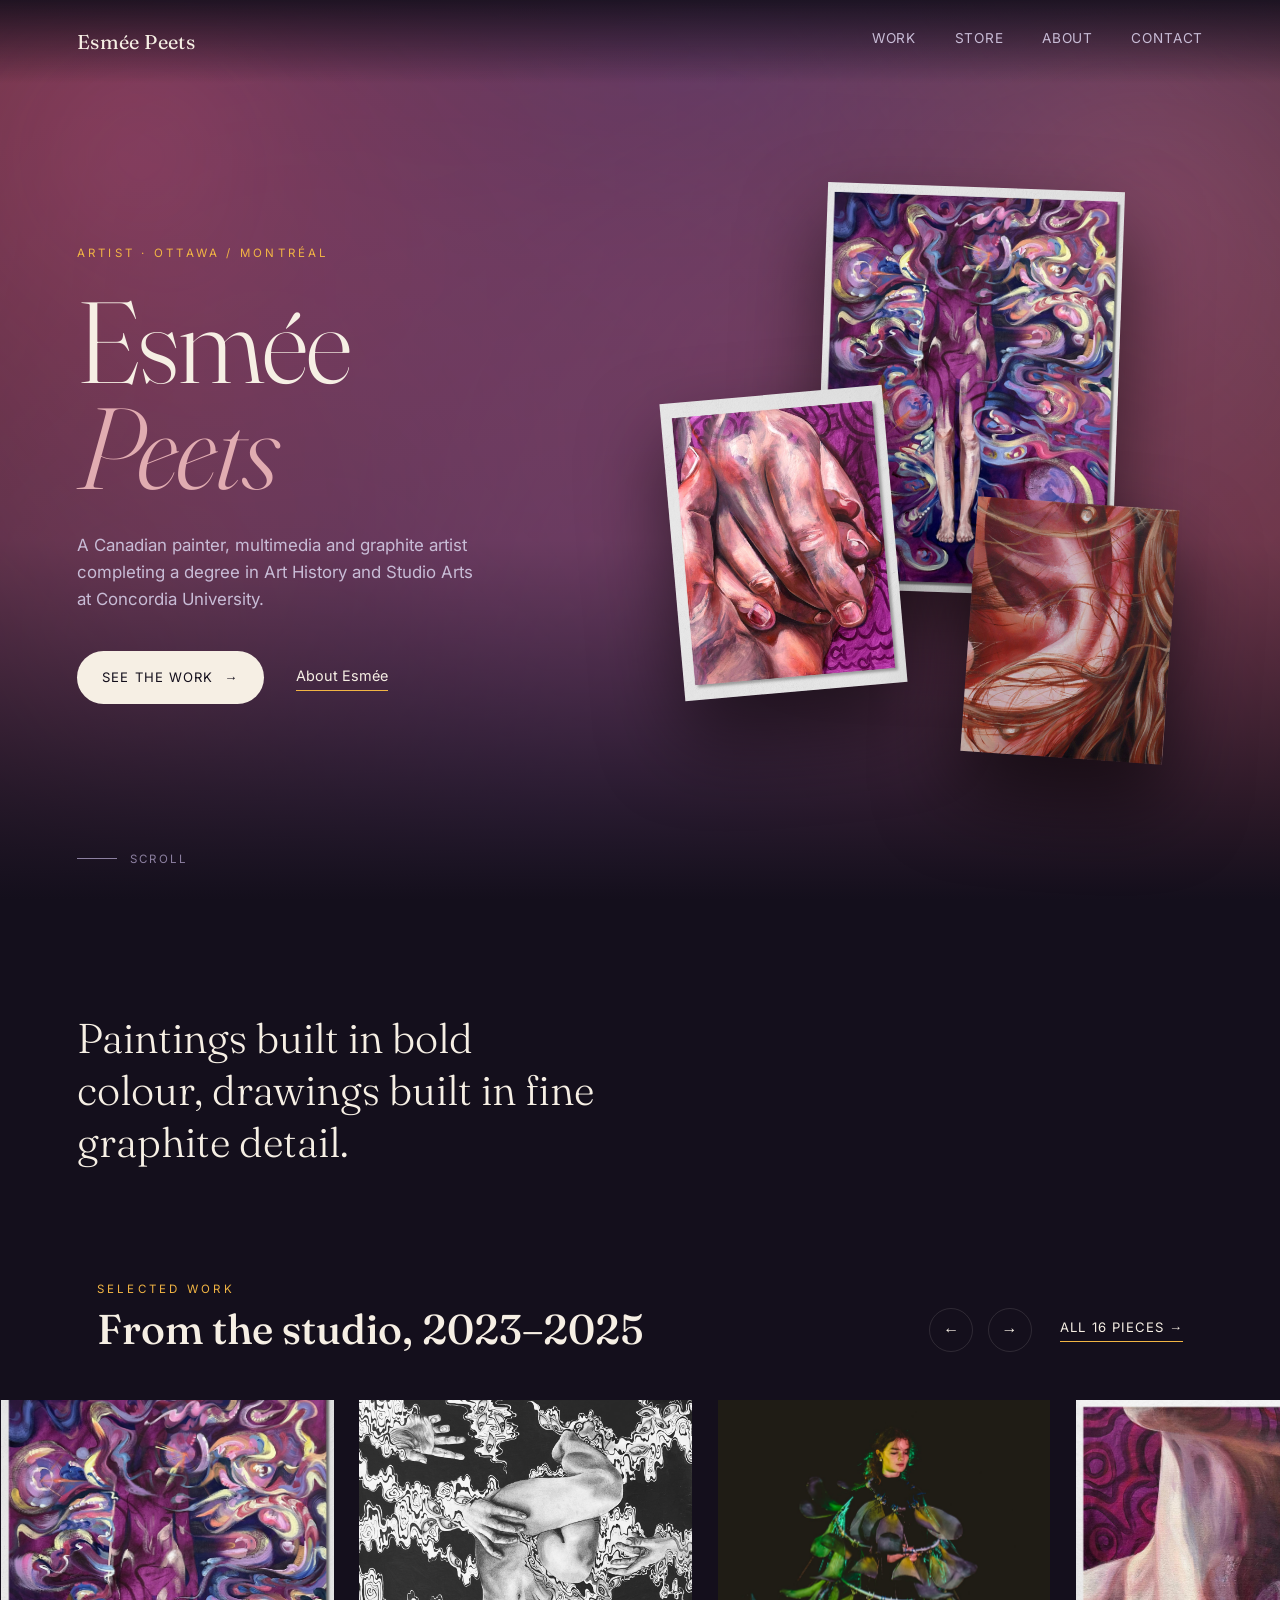
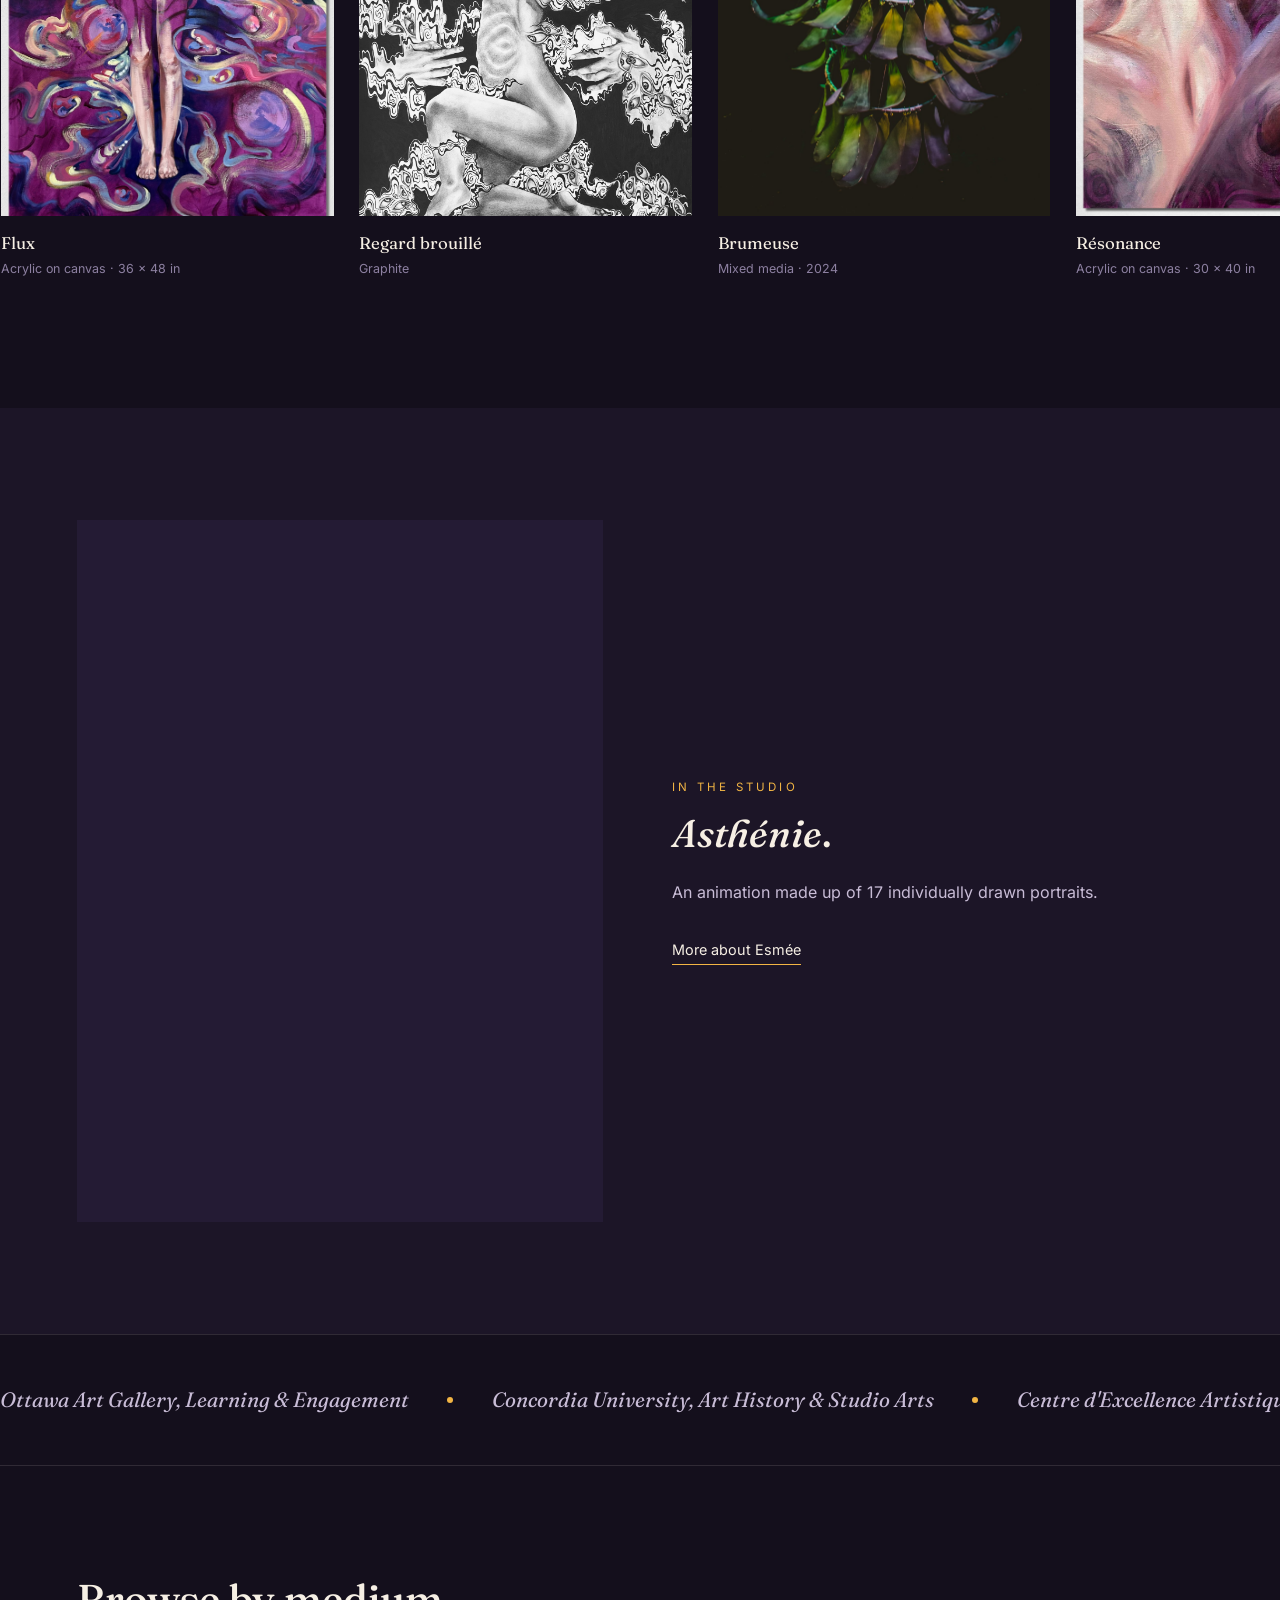
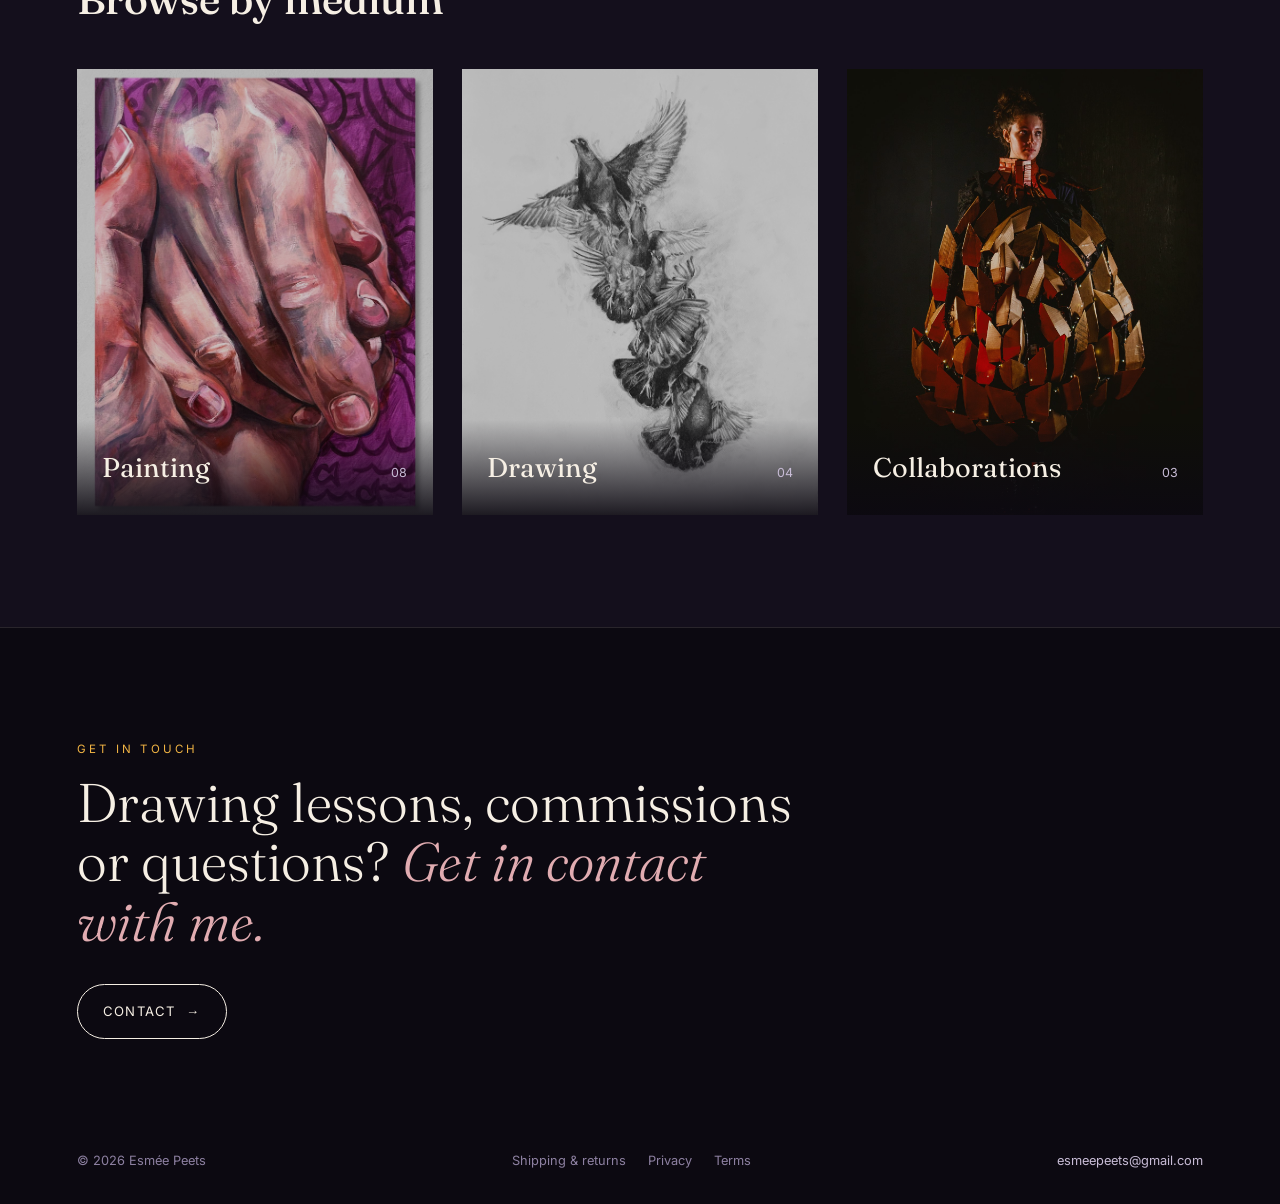
==== index.html @ ef52b16f "Add 404, cart, checkout, thank-you and draft policy pages Cart and checkout run on the existing loca" ====
<!DOCTYPE html>
<html lang="en">
<head>
<meta charset="utf-8">
<meta name="viewport" content="width=device-width, initial-scale=1">
<title>Esmée Peets · Artist</title>
<meta name="description" content="Esmée Peets is a visual artist in Ottawa/Montréal working in painting, graphite drawing, and collaborative wearable sculpture. Studying Art History and Studio Arts at Concordia University.">
<link rel="canonical" href="https://esmeepeets.com/">
<meta property="og:type" content="website">
<meta property="og:site_name" content="Esmée Peets">
<meta property="og:title" content="Esmée Peets · Artist">
<meta property="og:description" content="Esmée Peets is a visual artist in Ottawa/Montréal working in painting, graphite drawing, and collaborative wearable sculpture. Studying Art History and Studio Arts at Concordia University.">
<meta property="og:url" content="https://esmeepeets.com/">
<meta property="og:image" content="https://esmeepeets.com/assets/img/esmee-portrait.jpg">
<meta name="twitter:card" content="summary_large_image">
<meta name="twitter:title" content="Esmée Peets · Artist">
<meta name="twitter:description" content="Esmée Peets is a visual artist in Ottawa/Montréal working in painting, graphite drawing, and collaborative wearable sculpture. Studying Art History and Studio Arts at Concordia University.">
<meta name="twitter:image" content="https://esmeepeets.com/assets/img/esmee-portrait.jpg">
<link rel="icon" href="/favicon.ico" sizes="any">
<link rel="icon" href="/favicon-32x32.png" type="image/png" sizes="32x32">
<link rel="icon" href="/favicon-16x16.png" type="image/png" sizes="16x16">
<link rel="apple-touch-icon" href="/apple-touch-icon.png">
<link rel="preload" href="/assets/fonts/Fraunces-normal-latin.woff2" as="font" type="font/woff2" crossorigin>
<link rel="preload" href="/assets/fonts/Inter-normal-latin.woff2" as="font" type="font/woff2" crossorigin>
<link rel="stylesheet" href="/assets/site.css">
<script>try{if(sessionStorage.getItem('ep-curtain'))document.documentElement.classList.add('ep-arrive')}catch(e){}</script>
<script defer src="/assets/site.js" data-page="home"></script>
<script defer src="/_vercel/insights/script.js"></script>
<script type="application/ld+json">{"@context": "https://schema.org", "@type": "Person", "name": "Esmée Peets", "jobTitle": "Visual Artist", "nationality": "Canadian", "url": "https://esmeepeets.com/", "image": "https://esmeepeets.com/assets/img/esmee-portrait.jpg", "email": "mailto:esmeepeets@gmail.com", "alumniOf": {"@type": "CollegeOrUniversity", "name": "Concordia University"}, "knowsAbout": ["Painting", "Graphite Drawing", "Multimedia Art"]}</script>
</head>
<body>
<div id="dc-root"><div class="sc-host"><div data-ref="root" style="min-height:100vh; background:var(--bg); color:var(--ink); font-family:var(--sans); font-size:var(--fs-body); line-height:var(--lh-body); position:relative; overflow-x:clip">

  <header style="position:fixed; top:0; left:0; right:0; z-index:var(--z-header); display:flex; align-items:center; justify-content:space-between; gap:var(--space-lg); padding:var(--header-y) var(--gutter); background:linear-gradient(to bottom, rgba(20,15,28,.88), rgba(20,15,28,0))">
    <a href="/" data-go="home" data-cursor="Home" style="font-family:var(--serif); font-size:var(--fs-wordmark); letter-spacing:var(--tr-wordmark); font-weight:var(--fw-regular); color:var(--ink)">Esmée Peets</a>
    <nav style="display:flex; gap:clamp(1rem,3vw,2.4rem); font-size:var(--fs-nav); letter-spacing:var(--tr-nav); text-transform:uppercase">
      
        
        
          <a class="scp0" href="/work/" data-go="work" style="color:var(--ink-dim); padding-bottom:4px; border-bottom:1px solid transparent; transition:color var(--dur-hover) var(--ease)"><span class="sc-interp">Work</span></a>
        
      
        
        
          <a class="scp0" href="/store/" data-go="store" style="color:var(--ink-dim); padding-bottom:4px; border-bottom:1px solid transparent; transition:color var(--dur-hover) var(--ease)"><span class="sc-interp">Store</span></a>
        
      
        
        
          <a class="scp0" href="/about/" data-go="about" style="color:var(--ink-dim); padding-bottom:4px; border-bottom:1px solid transparent; transition:color var(--dur-hover) var(--ease)"><span class="sc-interp">About</span></a>
        
      
        
        
          <a class="scp0" href="/contact/" data-go="contact" style="color:var(--ink-dim); padding-bottom:4px; border-bottom:1px solid transparent; transition:color var(--dur-hover) var(--ease)"><span class="sc-interp">Contact</span></a>
        
      
    </nav>
  </header>

  
  
    <main data-screen-label="Home">
      <section style="position:relative; min-height:100vh; overflow:hidden; display:flex; align-items:center; padding:8rem var(--gutter) 5rem">
        <div style="position: absolute; inset: 0px; overflow: hidden; pointer-events: none;"><div style="position: absolute; inset: -15%; background: var(--grad-sig-1),var(--grad-sig-2),var(--grad-sig-3),var(--grad-sig-4); filter: blur(30px); animation: ep-mesh-drift var(--dur-mesh) ease-in-out infinite alternate;"></div><div style="position: absolute; inset: -15%; background: var(--grad-sig-1),var(--grad-sig-2),var(--grad-sig-3),var(--grad-sig-4); opacity: 0.5; transform: rotate(180deg); filter: blur(40px); animation: ep-mesh-drift calc(var(--dur-mesh) * 1.4) ease-in-out infinite alternate-reverse;"></div><div style="position: absolute; inset: 0px; background: linear-gradient(to bottom, rgba(20,15,28,.1), rgba(20,15,28,.2) 60%, var(--bg));"></div></div>
        <div style="position:relative; width:100%; max-width:var(--max-w); margin:0 auto; display:grid; grid-template-columns:repeat(auto-fit, minmax(min(100%, 420px), 1fr)); gap:var(--split-gap); align-items:center">
          <div data-reveal="1">
            <div style="font-size:var(--fs-eyebrow); letter-spacing:var(--tr-eyebrow); text-transform:uppercase; color:var(--gold)">Artist · Ottawa / Montréal</div>
            <h1 style="margin:var(--space-lg) 0 0; font-family:var(--serif); font-weight:var(--fw-light); font-size:var(--fs-hero); line-height:.92; letter-spacing:-0.02em">Esmée<br><em style="font-weight:var(--fw-light); color:var(--rose-dust)">Peets</em></h1>
            <p style="margin:var(--space-xl) 0 0; max-width:36ch; font-size:var(--fs-lead); color:var(--ink-dim); text-wrap:pretty">A Canadian painter, multimedia and graphite artist completing a degree in Art History and Studio Arts at Concordia University.</p>
            <div style="display:flex; flex-wrap:wrap; align-items:center; gap:var(--space-xl); margin-top:var(--space-2xl)">
              <a class="scp1" href="/work/" data-go="work" data-cursor="Browse" style="display:inline-flex; align-items:center; gap:.7rem; padding:1rem 1.6rem; border-radius:var(--radius-pill); background:var(--ink); color:var(--bg); font-size:var(--fs-btn); letter-spacing:var(--tr-btn); text-transform:uppercase; transition:background var(--dur-hover) var(--ease)">See the work <span>→</span></a>
              <a href="/about/" data-go="about" data-cursor="Read" style="font-size:var(--fs-small); color:var(--ink); padding-bottom:3px; border-bottom:1px solid var(--gold)">About Esmée</a>
            </div>
          </div>
          <div data-ref="collage" style="position:relative; width:100%; aspect-ratio:1/1.08; max-width:560px; justify-self:center">
            <div data-reveal="1" data-delay=".15" style="position:absolute; left:28%; top:0; width:56%">
              <div data-depth="0.6" style="transition:transform .6s var(--ease)">
                <img src="/assets/img/flux.jpg" alt="Flux" data-action="open" data-value="flux" data-cursor="View" style="display:block; width:100%; transform:rotate(2deg); box-shadow:0 40px 80px rgba(0,0,0,.55)">
              </div>
            </div>
            <div data-reveal="1" data-delay=".3" style="position:absolute; left:0; top:36%; width:42%">
              <div data-depth="1.3" style="transition:transform .6s var(--ease)">
                <img src="/assets/img/etreinte.jpg" alt="Étreinte" data-action="open" data-value="etreinte" data-cursor="View" style="display:block; width:100%; transform:rotate(-5deg); box-shadow:0 40px 80px rgba(0,0,0,.55)">
              </div>
            </div>
            <div data-reveal="1" data-delay=".45" style="position:absolute; left:56%; top:55%; width:38%">
              <div data-depth="2" style="transition:transform .6s var(--ease)">
                <img src="/assets/img/jecoute.jpg" alt="J&#x27;écoute" data-action="open" data-value="jecoute" data-cursor="View" style="display:block; width:100%; transform:rotate(4deg); box-shadow:0 40px 80px rgba(0,0,0,.6)">
              </div>
            </div>
          </div>
        </div>
        <div style="position:absolute; left:var(--gutter); bottom:2rem; display:flex; align-items:center; gap:.8rem; font-size:var(--fs-eyebrow); letter-spacing:var(--tr-cue); text-transform:uppercase; color:var(--ink-faint)">
          <span style="width:40px; height:1px; background:var(--ink-faint)"></span>Scroll
        </div>
      </section>

      <section style="padding:var(--section-y) var(--gutter)">
        <p data-reveal="1" style="max-width:var(--max-w); margin:0 auto; font-family:var(--serif); font-weight:var(--fw-light); font-size:var(--fs-statement); line-height:1.25; max-width:24ch; margin-left:max(0px, calc((100% - var(--max-w)) / 2)); text-wrap:pretty">Paintings built in bold colour, drawings built in fine graphite detail.</p>
      </section>

      <section style="padding:0 0 var(--section-y)">
        <div data-reveal="1" style="max-width:var(--max-w); margin:0 auto; padding:0 var(--gutter); display:flex; flex-wrap:wrap; align-items:end; justify-content:space-between; gap:var(--space-lg)">
          <div>
            <div style="font-size:var(--fs-eyebrow); letter-spacing:var(--tr-eyebrow); text-transform:uppercase; color:var(--gold)">Selected work</div>
            <h2 style="margin:var(--space-xs) 0 0; font-family:var(--serif); font-weight:var(--fw-heading); font-size:var(--fs-h2); line-height:var(--lh-heading)">From the studio, 2023–2025</h2>
          </div>
          <div style="display:flex; align-items:center; gap:var(--space-sm)">
            <button class="scp2" data-action="stripPrev" aria-label="Previous" style="width:var(--hit-round); height:var(--hit-round); border-radius:50%; border:1px solid var(--line); background:transparent; transition:background var(--dur-hover) var(--ease)">←</button>
            <button class="scp2" data-action="stripNext" aria-label="Next" style="width:var(--hit-round); height:var(--hit-round); border-radius:50%; border:1px solid var(--line); background:transparent; transition:background var(--dur-hover) var(--ease)">→</button>
            <a href="/work/" data-go="work" data-cursor="Browse" style="margin-left:var(--space-sm); font-size:var(--fs-btn); letter-spacing:var(--tr-btn); text-transform:uppercase; padding-bottom:3px; border-bottom:1px solid var(--gold)">All 16 pieces →</a>
          </div>
        </div>
        <div data-ref="strip" style="display:flex; gap:var(--strip-gap); overflow-x:auto; scroll-snap-type:x mandatory; padding:var(--space-3xl) var(--gutter) var(--space-md); scrollbar-width:none">
          
            <figure data-reveal="1" style="flex:0 0 clamp(240px, 26vw, 340px); margin:0; scroll-snap-align:start">
              <div style="aspect-ratio:var(--ratio-art); overflow:hidden; background:var(--surface)">
                <img class="scp3" src="/assets/img/flux.jpg" alt="Flux" data-action="open" data-value="flux" data-cursor="View" style="display:block; width:100%; height:100%; object-fit:cover; transition:transform 1.2s var(--ease)">
              </div>
              <figcaption style="margin-top:var(--space-sm)">
                <div style="font-family:var(--serif); font-size:var(--fs-work-title)"><span class="sc-interp">Flux</span></div>
                <div style="font-size:var(--fs-meta); color:var(--text-meta); margin-top:2px"><span class="sc-interp">Acrylic on canvas · 36 x 48 in</span></div>
              </figcaption>
            </figure>
          
            <figure data-reveal="1" style="flex:0 0 clamp(240px, 26vw, 340px); margin:0; scroll-snap-align:start">
              <div style="aspect-ratio:var(--ratio-art); overflow:hidden; background:var(--surface)">
                <img class="scp3" src="/assets/img/regard-brouille.jpg" alt="Regard brouillé" data-action="open" data-value="regard-brouille" data-cursor="View" style="display:block; width:100%; height:100%; object-fit:cover; transition:transform 1.2s var(--ease)">
              </div>
              <figcaption style="margin-top:var(--space-sm)">
                <div style="font-family:var(--serif); font-size:var(--fs-work-title)"><span class="sc-interp">Regard brouillé</span></div>
                <div style="font-size:var(--fs-meta); color:var(--text-meta); margin-top:2px"><span class="sc-interp">Graphite</span></div>
              </figcaption>
            </figure>
          
            <figure data-reveal="1" style="flex:0 0 clamp(240px, 26vw, 340px); margin:0; scroll-snap-align:start">
              <div style="aspect-ratio:var(--ratio-art); overflow:hidden; background:var(--surface)">
                <img class="scp3" src="/assets/img/brumeuse.jpg" alt="Brumeuse" data-action="open" data-value="brumeuse" data-cursor="View" style="display:block; width:100%; height:100%; object-fit:cover; transition:transform 1.2s var(--ease)">
              </div>
              <figcaption style="margin-top:var(--space-sm)">
                <div style="font-family:var(--serif); font-size:var(--fs-work-title)"><span class="sc-interp">Brumeuse</span></div>
                <div style="font-size:var(--fs-meta); color:var(--text-meta); margin-top:2px"><span class="sc-interp">Mixed media · 2024</span></div>
              </figcaption>
            </figure>
          
            <figure data-reveal="1" style="flex:0 0 clamp(240px, 26vw, 340px); margin:0; scroll-snap-align:start">
              <div style="aspect-ratio:var(--ratio-art); overflow:hidden; background:var(--surface)">
                <img class="scp3" src="/assets/img/resonance.jpg" alt="Résonance" data-action="open" data-value="resonance" data-cursor="View" style="display:block; width:100%; height:100%; object-fit:cover; transition:transform 1.2s var(--ease)">
              </div>
              <figcaption style="margin-top:var(--space-sm)">
                <div style="font-family:var(--serif); font-size:var(--fs-work-title)"><span class="sc-interp">Résonance</span></div>
                <div style="font-size:var(--fs-meta); color:var(--text-meta); margin-top:2px"><span class="sc-interp">Acrylic on canvas · 30 x 40 in</span></div>
              </figcaption>
            </figure>
          
            <figure data-reveal="1" style="flex:0 0 clamp(240px, 26vw, 340px); margin:0; scroll-snap-align:start">
              <div style="aspect-ratio:var(--ratio-art); overflow:hidden; background:var(--surface)">
                <img class="scp3" src="/assets/img/still-life.jpg" alt="Still Life" data-action="open" data-value="still-life" data-cursor="View" style="display:block; width:100%; height:100%; object-fit:cover; transition:transform 1.2s var(--ease)">
              </div>
              <figcaption style="margin-top:var(--space-sm)">
                <div style="font-family:var(--serif); font-size:var(--fs-work-title)"><span class="sc-interp">Still Life</span></div>
                <div style="font-size:var(--fs-meta); color:var(--text-meta); margin-top:2px"><span class="sc-interp">Mixed media · 2025</span></div>
              </figcaption>
            </figure>
          
            <figure data-reveal="1" style="flex:0 0 clamp(240px, 26vw, 340px); margin:0; scroll-snap-align:start">
              <div style="aspect-ratio:var(--ratio-art); overflow:hidden; background:var(--surface)">
                <img class="scp3" src="/assets/img/pigeon.jpg" alt="Pigeon" data-action="open" data-value="pigeon" data-cursor="View" style="display:block; width:100%; height:100%; object-fit:cover; transition:transform 1.2s var(--ease)">
              </div>
              <figcaption style="margin-top:var(--space-sm)">
                <div style="font-family:var(--serif); font-size:var(--fs-work-title)"><span class="sc-interp">Pigeon</span></div>
                <div style="font-size:var(--fs-meta); color:var(--text-meta); margin-top:2px"><span class="sc-interp">Graphite · 2025</span></div>
              </figcaption>
            </figure>
          
            <figure data-reveal="1" style="flex:0 0 clamp(240px, 26vw, 340px); margin:0; scroll-snap-align:start">
              <div style="aspect-ratio:var(--ratio-art); overflow:hidden; background:var(--surface)">
                <img class="scp3" src="/assets/img/gloutonne.jpg" alt="Gloutonne" data-action="open" data-value="gloutonne" data-cursor="View" style="display:block; width:100%; height:100%; object-fit:cover; transition:transform 1.2s var(--ease)">
              </div>
              <figcaption style="margin-top:var(--space-sm)">
                <div style="font-family:var(--serif); font-size:var(--fs-work-title)"><span class="sc-interp">Gloutonne</span></div>
                <div style="font-size:var(--fs-meta); color:var(--text-meta); margin-top:2px"><span class="sc-interp">Photography · 2024</span></div>
              </figcaption>
            </figure>
          
            <figure data-reveal="1" style="flex:0 0 clamp(240px, 26vw, 340px); margin:0; scroll-snap-align:start">
              <div style="aspect-ratio:var(--ratio-art); overflow:hidden; background:var(--surface)">
                <img class="scp3" src="/assets/img/inspiration.jpg" alt="Inspiration" data-action="open" data-value="inspiration" data-cursor="View" style="display:block; width:100%; height:100%; object-fit:cover; transition:transform 1.2s var(--ease)">
              </div>
              <figcaption style="margin-top:var(--space-sm)">
                <div style="font-family:var(--serif); font-size:var(--fs-work-title)"><span class="sc-interp">Inspiration</span></div>
                <div style="font-size:var(--fs-meta); color:var(--text-meta); margin-top:2px"><span class="sc-interp">Acrylic on canvas · 30 x 40 in</span></div>
              </figcaption>
            </figure>
          
          <div style="flex:0 0 1px"></div>
        </div>
      </section>

      <section style="padding:var(--section-y) var(--gutter); background:var(--bg-soft)">
        <div style="max-width:var(--max-w); margin:0 auto; display:grid; grid-template-columns:repeat(auto-fit, minmax(min(100%, 380px), 1fr)); gap:var(--split-gap); align-items:center">
          <div data-reveal="1" style="aspect-ratio:var(--ratio-portrait); overflow:hidden; background:var(--surface); max-height:78vh">
            <video data-ref="video" src="/assets/asthenie-process.mp4" style="display:block; width:100%; height:100%; object-fit:cover"></video>
          </div>
          <div data-reveal="1" data-delay=".1" style="max-width:44ch">
            <div style="font-size:var(--fs-eyebrow); letter-spacing:var(--tr-eyebrow); text-transform:uppercase; color:var(--gold)">In the studio</div>
            <h2 style="margin:var(--space-sm) 0 0; font-family:var(--serif); font-weight:var(--fw-heading); font-size:var(--fs-split-h2); line-height:1.15"><em>Asthénie</em>.</h2>
            <p style="margin:var(--space-lg) 0 0; color:var(--ink-dim); text-wrap:pretty">An animation made up of 17 individually drawn portraits.</p>
            <a href="/about/" data-go="about" data-cursor="Read" style="display:inline-block; margin-top:var(--space-xl); font-size:var(--fs-small); padding-bottom:3px; border-bottom:1px solid var(--gold)">More about Esmée</a>
          </div>
        </div>
      </section>

      <section style="padding:var(--space-3xl) 0; border-top:1px solid var(--line); border-bottom:1px solid var(--line); overflow:hidden"><div style="display: flex; width: max-content; white-space: nowrap; font-family: var(--serif); font-style: italic; font-size: var(--fs-marquee); color: var(--ink-dim); animation: ep-marquee calc(var(--dur-marquee) * 1.4) linear infinite;"><span style="display: inline-flex; align-items: center; gap: 2.4rem; padding-right: 2.4rem;">Ottawa Art Gallery, Learning &amp; Engagement<span style="width: 6px; height: 6px; border-radius: 50%; background: var(--gold); display: inline-block;"></span></span><span style="display: inline-flex; align-items: center; gap: 2.4rem; padding-right: 2.4rem;">Concordia University, Art History &amp; Studio Arts<span style="width: 6px; height: 6px; border-radius: 50%; background: var(--gold); display: inline-block;"></span></span><span style="display: inline-flex; align-items: center; gap: 2.4rem; padding-right: 2.4rem;">Centre d'Excellence Artistique de l'Ontario<span style="width: 6px; height: 6px; border-radius: 50%; background: var(--gold); display: inline-block;"></span></span><span style="display: inline-flex; align-items: center; gap: 2.4rem; padding-right: 2.4rem;">Private drawing instruction since 2022<span style="width: 6px; height: 6px; border-radius: 50%; background: var(--gold); display: inline-block;"></span></span><span style="display: inline-flex; align-items: center; gap: 2.4rem; padding-right: 2.4rem;">Bilingue: English / Français<span style="width: 6px; height: 6px; border-radius: 50%; background: var(--gold); display: inline-block;"></span></span><span style="display: inline-flex; align-items: center; gap: 2.4rem; padding-right: 2.4rem;">Ottawa Art Gallery, Learning &amp; Engagement<span style="width: 6px; height: 6px; border-radius: 50%; background: var(--gold); display: inline-block;"></span></span><span style="display: inline-flex; align-items: center; gap: 2.4rem; padding-right: 2.4rem;">Concordia University, Art History &amp; Studio Arts<span style="width: 6px; height: 6px; border-radius: 50%; background: var(--gold); display: inline-block;"></span></span><span style="display: inline-flex; align-items: center; gap: 2.4rem; padding-right: 2.4rem;">Centre d'Excellence Artistique de l'Ontario<span style="width: 6px; height: 6px; border-radius: 50%; background: var(--gold); display: inline-block;"></span></span><span style="display: inline-flex; align-items: center; gap: 2.4rem; padding-right: 2.4rem;">Private drawing instruction since 2022<span style="width: 6px; height: 6px; border-radius: 50%; background: var(--gold); display: inline-block;"></span></span><span style="display: inline-flex; align-items: center; gap: 2.4rem; padding-right: 2.4rem;">Bilingue: English / Français<span style="width: 6px; height: 6px; border-radius: 50%; background: var(--gold); display: inline-block;"></span></span></div></section>

      <section style="padding:var(--section-y) var(--gutter)">
        <div style="max-width:var(--max-w); margin:0 auto">
          <h2 data-reveal="1" style="margin:0; font-family:var(--serif); font-weight:var(--fw-heading); font-size:var(--fs-h2); line-height:var(--lh-heading)">Browse by medium</h2>
          <div style="margin-top:var(--space-3xl); display:grid; grid-template-columns:repeat(auto-fit, minmax(min(100%, 260px), 1fr)); gap:var(--grid-gap)">
            
              <a href="/work/#painting" data-go="work" data-filter="painting" data-cursor="Open" data-reveal="1" style="position:relative; display:block; aspect-ratio:4/5; overflow:hidden; background:var(--surface); color:var(--ink)">
                <img class="scp4" src="/assets/img/etreinte.jpg" alt="" style="position:absolute; inset:0; width:100%; height:100%; object-fit:cover; transition:transform 1.4s var(--ease), filter var(--dur-hover) var(--ease); filter:saturate(.9) brightness(.8)">
                <div style="position:absolute; left:0; right:0; bottom:0; padding:var(--space-lg); background:linear-gradient(to top, rgba(12,9,17,.9), rgba(12,9,17,0)); display:flex; align-items:baseline; justify-content:space-between; pointer-events:none">
                  <span style="font-family:var(--serif); font-size:1.7rem"><span class="sc-interp">Painting</span></span>
                  <span style="font-size:var(--fs-meta); color:var(--ink-dim)"><span class="sc-interp">08</span></span>
                </div>
              </a>
            
              <a href="/work/#drawing" data-go="work" data-filter="drawing" data-cursor="Open" data-reveal="1" style="position:relative; display:block; aspect-ratio:4/5; overflow:hidden; background:var(--surface); color:var(--ink)">
                <img class="scp4" src="/assets/img/pigeon.jpg" alt="" style="position:absolute; inset:0; width:100%; height:100%; object-fit:cover; transition:transform 1.4s var(--ease), filter var(--dur-hover) var(--ease); filter:saturate(.9) brightness(.8)">
                <div style="position:absolute; left:0; right:0; bottom:0; padding:var(--space-lg); background:linear-gradient(to top, rgba(12,9,17,.9), rgba(12,9,17,0)); display:flex; align-items:baseline; justify-content:space-between; pointer-events:none">
                  <span style="font-family:var(--serif); font-size:1.7rem"><span class="sc-interp">Drawing</span></span>
                  <span style="font-size:var(--fs-meta); color:var(--ink-dim)"><span class="sc-interp">04</span></span>
                </div>
              </a>
            
              <a href="/work/#collab" data-go="work" data-filter="collab" data-cursor="Open" data-reveal="1" style="position:relative; display:block; aspect-ratio:4/5; overflow:hidden; background:var(--surface); color:var(--ink)">
                <img class="scp4" src="/assets/img/smokin-cocotte.jpg" alt="" style="position:absolute; inset:0; width:100%; height:100%; object-fit:cover; transition:transform 1.4s var(--ease), filter var(--dur-hover) var(--ease); filter:saturate(.9) brightness(.8)">
                <div style="position:absolute; left:0; right:0; bottom:0; padding:var(--space-lg); background:linear-gradient(to top, rgba(12,9,17,.9), rgba(12,9,17,0)); display:flex; align-items:baseline; justify-content:space-between; pointer-events:none">
                  <span style="font-family:var(--serif); font-size:1.7rem"><span class="sc-interp">Collaborations</span></span>
                  <span style="font-size:var(--fs-meta); color:var(--ink-dim)"><span class="sc-interp">03</span></span>
                </div>
              </a>
            
          </div>
        </div>
      </section>
    </main>
  

  
  

  
  

  
  

  
  

  <footer style="padding:var(--section-y) var(--gutter) var(--space-xl); border-top:1px solid var(--line); background:var(--bg-deep)">
    <div style="max-width:var(--max-w); margin:0 auto">
      
        <div data-reveal="1" style="padding-bottom:var(--section-y)">
          <div style="font-size:var(--fs-eyebrow); letter-spacing:var(--tr-eyebrow); text-transform:uppercase; color:var(--gold)">Get in touch</div>
          <h2 style="margin:var(--space-sm) 0 0; max-width:22ch; font-family:var(--serif); font-weight:var(--fw-light); font-size:var(--fs-footer-cta); line-height:1.1; text-wrap:pretty">Drawing lessons, commissions or questions? <em style="color:var(--rose-dust)">Get in contact with me.</em></h2>
          <a class="scp5" href="/contact/" data-go="contact" data-cursor="Say hi" style="display:inline-flex; gap:.7rem; margin-top:var(--space-xl); padding:1rem 1.6rem; border-radius:var(--radius-pill); border:1px solid var(--ink); font-size:var(--fs-btn); letter-spacing:var(--tr-btn); text-transform:uppercase; transition:background var(--dur-hover) var(--ease), color var(--dur-hover) var(--ease)">Contact <span>→</span></a>
        </div>
      
      <div style="display:flex; flex-wrap:wrap; justify-content:space-between; gap:var(--space-md); font-size:var(--fs-footer); color:var(--ink-faint)">
        <span>© 2026 Esmée Peets</span><span class="ep-foot-links"><a href="/shipping-returns/" data-go="shipping">Shipping &amp; returns</a><a href="/privacy/" data-go="privacy">Privacy</a><a href="/terms/" data-go="terms">Terms</a></span>
        <a href="mailto:esmeepeets@gmail.com" style="color:var(--ink-dim)">esmeepeets@gmail.com</a>
      </div>
    </div>
  </footer>

  <template data-if="lb"><div data-action="closeLb" style="position:fixed; inset:0; z-index:var(--z-lightbox); background:var(--surface-scrim); display:flex; align-items:center; justify-content:center; padding:5vh 5vw; backdrop-filter:blur(6px)">
      <div data-action="stop" style="display:flex; flex-wrap:wrap; align-items:flex-end; gap:var(--space-3xl); width:100%; max-width:var(--max-w-lightbox)">
        <div style="flex:1 1 420px; min-width:0; display:flex; justify-content:center">
          <img data-bind-src="lb.src" data-bind-alt="lb.title" style="display:block; max-width:100%; max-height:82vh; object-fit:contain; box-shadow:0 40px 90px rgba(0,0,0,.6)">
        </div>
        <div style="flex:0 1 260px">
          <div style="font-size:var(--fs-meta); color:var(--gold); font-variant-numeric:tabular-nums; letter-spacing:.1em"><span class="sc-interp" data-bind="lbCounter"></span></div>
          <div style="margin-top:var(--space-sm); font-family:var(--serif); font-size:var(--fs-lightbox-title); line-height:1.1"><span class="sc-interp" data-bind="lb.title"></span></div>
          <div style="margin-top:var(--space-md); display:flex; flex-direction:column; gap:.3rem; font-size:var(--fs-lightbox-meta); color:var(--ink-dim)">
            <span><span class="sc-interp" data-bind="lb.medium"></span></span>
            <span><span class="sc-interp" data-bind="lb.dimsLine"></span></span>
            <span><span class="sc-interp" data-bind="lb.yearLine"></span></span>
            <span style="color:var(--text-meta)"><span class="sc-interp" data-bind="lb.noteLine"></span></span>
          </div>
          <div style="display:flex; gap:var(--space-sm); margin-top:var(--space-xl)">
            <button class="scp2" data-action="lbPrev" aria-label="Previous" style="width:var(--hit-round); height:var(--hit-round); border-radius:50%; border:1px solid var(--line); background:transparent">←</button>
            <button class="scp2" data-action="lbNext" aria-label="Next" style="width:var(--hit-round); height:var(--hit-round); border-radius:50%; border:1px solid var(--line); background:transparent">→</button>
          </div>
        </div>
      </div>
      <button class="scp2" data-action="closeLb" aria-label="Close" style="position:absolute; top:1.4rem; right:var(--gutter); width:var(--hit-round); height:var(--hit-round); border-radius:50%; border:1px solid var(--line); background:transparent; font-size:1.1rem">✕</button>
    </div></template>

  
    <div style="position:fixed; inset:0; z-index:var(--z-grain); pointer-events:none; opacity:.09; mix-blend-mode:overlay"></div>
  
  <div data-curtain style="position: fixed; inset: 0px; z-index: var(--z-curtain); pointer-events: none; display: flex;"><span style="flex: 1 1 0%; margin-right: -1px; background: linear-gradient(to right, #360167, #6B0772, #AF1281, #CF268A, #E65C9C, #FB8CAB) 0% 0 / 400% 100%; transform: scaleY(0); transform-origin: center bottom; transition: none;"></span><span style="flex: 1 1 0%; margin-right: -1px; background: linear-gradient(to right, #360167, #6B0772, #AF1281, #CF268A, #E65C9C, #FB8CAB) 33.333% 0 / 400% 100%; transform: scaleY(0); transform-origin: center bottom; transition: none;"></span><span style="flex: 1 1 0%; margin-right: -1px; background: linear-gradient(to right, #360167, #6B0772, #AF1281, #CF268A, #E65C9C, #FB8CAB) 66.667% 0 / 400% 100%; transform: scaleY(0); transform-origin: center bottom; transition: none;"></span><span style="flex: 1 1 0%; background: linear-gradient(to right, #360167, #6B0772, #AF1281, #CF268A, #E65C9C, #FB8CAB) 100% 0 / 400% 100%; transform: scaleY(0); transform-origin: center bottom; transition: none;"></span></div>
  
</div></div></div>
<script id="ep-data" type="application/json">{"works":[{"id":"flux","title":"Flux","cat":"painting","src":"/assets/img/flux.jpg","medium":"Acrylic on canvas","meta":"Acrylic on canvas · 36 x 48 in","dimsLine":"36 x 48 in","yearLine":"","noteLine":"Grade 12 series"},{"id":"jecoute","title":"J'écoute","cat":"painting","src":"/assets/img/jecoute.jpg","medium":"Acrylic on canvas","meta":"Acrylic on canvas · 16 x 20 in","dimsLine":"16 x 20 in","yearLine":"","noteLine":"Grade 12 series"},{"id":"regard-brouille","title":"Regard brouillé","cat":"drawing","src":"/assets/img/regard-brouille.jpg","medium":"Graphite","meta":"Graphite","dimsLine":"Dimensions to confirm","yearLine":"","noteLine":"Grade 10 studio work"},{"id":"etreinte","title":"Étreinte","cat":"painting","src":"/assets/img/etreinte.jpg","medium":"Acrylic on canvas","meta":"Acrylic on canvas · 30 x 40 in","dimsLine":"30 x 40 in","yearLine":"","noteLine":"Grade 12 series"},{"id":"brumeuse","title":"Brumeuse","cat":"collab","src":"/assets/img/brumeuse.jpg","medium":"Mixed media","meta":"Mixed media · 2024","dimsLine":"","yearLine":"2024","noteLine":"With Charlotte Burnett Vachon"},{"id":"pigeon","title":"Pigeon","cat":"drawing","src":"/assets/img/pigeon.jpg","medium":"Graphite","meta":"Graphite · 2025","dimsLine":"Dimensions to confirm","yearLine":"2025","noteLine":""},{"id":"resonance","title":"Résonance","cat":"painting","src":"/assets/img/resonance.jpg","medium":"Acrylic on canvas","meta":"Acrylic on canvas · 30 x 40 in","dimsLine":"30 x 40 in","yearLine":"","noteLine":"Grade 12 series"},{"id":"still-life","title":"Still Life","cat":"mixed","src":"/assets/img/still-life.jpg","medium":"Mixed media","meta":"Mixed media · 2025","dimsLine":"Dimensions to confirm","yearLine":"2025","noteLine":""},{"id":"la-vie-en-rose","title":"La vie en rose","cat":"painting","src":"/assets/img/la-vie-en-rose.jpg","medium":"Acrylic","meta":"Acrylic · 2023","dimsLine":"Dimensions to confirm","yearLine":"2023","noteLine":""},{"id":"inspiration","title":"Inspiration","cat":"painting","src":"/assets/img/inspiration.jpg","medium":"Acrylic on canvas","meta":"Acrylic on canvas · 30 x 40 in","dimsLine":"30 x 40 in","yearLine":"","noteLine":"Grade 12 series"},{"id":"gloutonne","title":"Gloutonne","cat":"collab","src":"/assets/img/gloutonne.jpg","medium":"Photography","meta":"Photography · 2024","dimsLine":"Dimensions to confirm","yearLine":"2024","noteLine":"With Claire Lacroix"},{"id":"portrait-decoupe","title":"Portrait découpé","cat":"drawing","src":"/assets/img/portrait-decoupe.jpg","medium":"Graphite","meta":"Graphite","dimsLine":"Dimensions to confirm","yearLine":"","noteLine":"Grade 9 studio work"},{"id":"epanouissement","title":"Épanouissement","cat":"painting","src":"/assets/img/epanouissement.jpg","medium":"Acrylic on canvas","meta":"Acrylic on canvas · 16 x 24 in · 2025","dimsLine":"16 x 24 in","yearLine":"2025","noteLine":""},{"id":"smokin-cocotte","title":"Smokin' Cocotte","cat":"collab","src":"/assets/img/smokin-cocotte.jpg","medium":"Mixed media","meta":"Mixed media · 2023","dimsLine":"","yearLine":"2023","noteLine":"With Charlotte Burnett Vachon"},{"id":"grand-papa","title":"Grand-papa","cat":"painting","src":"/assets/img/grand-papa.jpg","medium":"Acrylic on canvas","meta":"Acrylic on canvas","dimsLine":"Dimensions to confirm","yearLine":"","noteLine":"Grade 10 studio work"},{"id":"chien-etude","title":"Untitled (Dog Study)","cat":"drawing","src":"/assets/img/chien-etude.jpg","medium":"Graphite","meta":"Graphite","dimsLine":"Dimensions to confirm","yearLine":"","noteLine":""}],"prices":{"flux":null,"jecoute":null,"regard-brouille":null,"etreinte":null,"pigeon":null,"still-life":null,"la-vie-en-rose":null,"inspiration":null,"grand-papa":null,"chien-etude":null},"status":{"flux":"available","jecoute":"sold","regard-brouille":"available","etreinte":"sold","pigeon":"sold","still-life":"sold","la-vie-en-rose":"sold","inspiration":"available","grand-papa":"sold","chien-etude":"sold"},"storeCats":["all","painting","drawing"],"storeViews":["forsale","sold"],"cats":["all","painting","drawing","collab","mixed"],"reasons":["Commission","Drawing lessons","Purchase inquiry","Something else"]}</script>
</body>
</html>
---- assets/site.css ----
/* Generated by build.py from Claude Design's export — tokens copied verbatim from tokens/*.css */
/* Fraunces (variable, opsz 9–144) + Inter (variable) — self-hosted from Google Fonts, latin + latin-ext */
@font-face{font-family:'Fraunces';font-style:italic;font-weight:300 600;font-display:swap;src:url('/assets/fonts/Fraunces-italic-latin-ext.woff2') format('woff2');unicode-range:U+0100-02BA, U+02BD-02C5, U+02C7-02CC, U+02CE-02D7, U+02DD-02FF, U+0304, U+0308, U+0329, U+1D00-1DBF, U+1E00-1E9F, U+1EF2-1EFF, U+2020, U+20A0-20AB, U+20AD-20C0, U+2113, U+2C60-2C7F, U+A720-A7FF;}
@font-face{font-family:'Fraunces';font-style:italic;font-weight:300 600;font-display:swap;src:url('/assets/fonts/Fraunces-italic-latin.woff2') format('woff2');unicode-range:U+0000-00FF, U+0131, U+0152-0153, U+02BB-02BC, U+02C6, U+02DA, U+02DC, U+0304, U+0308, U+0329, U+2000-206F, U+20AC, U+2122, U+2191, U+2193, U+2212, U+2215, U+FEFF, U+FFFD;}
@font-face{font-family:'Fraunces';font-style:normal;font-weight:300 600;font-display:swap;src:url('/assets/fonts/Fraunces-normal-latin-ext.woff2') format('woff2');unicode-range:U+0100-02BA, U+02BD-02C5, U+02C7-02CC, U+02CE-02D7, U+02DD-02FF, U+0304, U+0308, U+0329, U+1D00-1DBF, U+1E00-1E9F, U+1EF2-1EFF, U+2020, U+20A0-20AB, U+20AD-20C0, U+2113, U+2C60-2C7F, U+A720-A7FF;}
@font-face{font-family:'Fraunces';font-style:normal;font-weight:300 600;font-display:swap;src:url('/assets/fonts/Fraunces-normal-latin.woff2') format('woff2');unicode-range:U+0000-00FF, U+0131, U+0152-0153, U+02BB-02BC, U+02C6, U+02DA, U+02DC, U+0304, U+0308, U+0329, U+2000-206F, U+20AC, U+2122, U+2191, U+2193, U+2212, U+2215, U+FEFF, U+FFFD;}
@font-face{font-family:'Inter';font-style:normal;font-weight:300 600;font-display:swap;src:url('/assets/fonts/Inter-normal-latin-ext.woff2') format('woff2');unicode-range:U+0100-02BA, U+02BD-02C5, U+02C7-02CC, U+02CE-02D7, U+02DD-02FF, U+0304, U+0308, U+0329, U+1D00-1DBF, U+1E00-1E9F, U+1EF2-1EFF, U+2020, U+20A0-20AB, U+20AD-20C0, U+2113, U+2C60-2C7F, U+A720-A7FF;}
@font-face{font-family:'Inter';font-style:normal;font-weight:300 600;font-display:swap;src:url('/assets/fonts/Inter-normal-latin.woff2') format('woff2');unicode-range:U+0000-00FF, U+0131, U+0152-0153, U+02BB-02BC, U+02C6, U+02DA, U+02DC, U+0304, U+0308, U+0329, U+2000-206F, U+20AC, U+2122, U+2191, U+2193, U+2212, U+2215, U+FEFF, U+FFFD;}
/* Esmée Peets — colour. Deep aubergine canvas + saturated pigment accents. Source: esmee-peets-site/assets/styles.css + design-tokens.json */
:root{
  /* canvas */
  --bg:#140f1c;
  --bg-soft:#1c1527;
  --surface:#241b34;
  --surface-2:#2c2140;
  --bg-deep:#0c0911;
  --line:rgba(246,239,228,0.12);
  /* ink */
  --ink:#f6efe4;
  --ink-dim:#c8bcd6;
  --ink-faint:#8d80a1;
  /* pigment accents (v1) */
  --coral:#ff6b52;
  --gold:#f2b544;
  --violet:#9b7bff;
  --teal:#34d7b9;
  --rose:#ff8fb1;
  /* signature accent — re-weighted from Esmée's grade 12 acrylic series (design-tokens.json) */
  --berry:#a8477a;
  --rose-dust:#e1acb1;
  --mauve:#c08594;

  /* semantic */
  --surface-page:var(--bg);
  --surface-soft:var(--bg-soft);
  --surface-card:var(--surface);
  --surface-hover:var(--surface-2);
  --surface-header:rgba(20,15,28,0.72);
  --surface-scrim:rgba(12,9,17,0.92);
  --surface-glass:rgba(246,239,228,0.08);
  --border-subtle:var(--line);
  --text-heading:var(--ink);
  --text-body:var(--ink-dim);
  --text-meta:var(--ink-faint);
  --text-on-light:var(--bg);
  --text-ph-label:rgba(20,15,28,0.75);
  --accent-primary:var(--coral);
  --accent-signature:var(--berry);
  --accent-underline:var(--gold);
  --accent-email:var(--gold);
  --accent-separator:var(--gold);
  --cursor-dot:var(--gold);
  --selection-bg:var(--coral);

  /* hero mesh — four drifting radial washes */
  --grad-1:radial-gradient(circle at 20% 20%, rgba(255,107,82,0.55), transparent 55%); /* @kind color */
  --grad-2:radial-gradient(circle at 80% 30%, rgba(155,123,255,0.5), transparent 55%); /* @kind color */
  --grad-3:radial-gradient(circle at 50% 80%, rgba(52,215,185,0.4), transparent 55%); /* @kind color */
  --grad-4:radial-gradient(circle at 85% 85%, rgba(242,181,68,0.4), transparent 55%); /* @kind color */
  /* signature mesh — berry / rose / violet, closer to the real paintings */
  --grad-sig-1:radial-gradient(circle at 20% 25%, rgba(168,71,122,0.7), transparent 55%); /* @kind color */
  --grad-sig-2:radial-gradient(circle at 80% 30%, rgba(255,143,177,0.45), transparent 55%); /* @kind color */
  --grad-sig-3:radial-gradient(circle at 45% 85%, rgba(155,123,255,0.4), transparent 55%); /* @kind color */
  --grad-sig-4:radial-gradient(circle at 88% 85%, rgba(255,107,82,0.35), transparent 55%); /* @kind color */

  /* artwork placeholders (135°) */
  --ph-1:linear-gradient(135deg, #ff6b52, #f2b544); /* @kind color */
  --ph-2:linear-gradient(135deg, #9b7bff, #34d7b9); /* @kind color */
  --ph-3:linear-gradient(135deg, #f2b544, #ff8fb1); /* @kind color */
  --ph-4:linear-gradient(135deg, #34d7b9, #9b7bff); /* @kind color */
  --ph-5:linear-gradient(135deg, #ff8fb1, #ff6b52); /* @kind color */
  --ph-6:linear-gradient(135deg, #f2b544, #34d7b9); /* @kind color */
  --ph-7:linear-gradient(135deg, #ff6b52, #9b7bff); /* @kind color */
  --ph-8:linear-gradient(135deg, #34d7b9, #f2b544); /* @kind color */
  --ph-portrait:linear-gradient(160deg, #2c2140, #ff6b52 140%); /* @kind color */

  /* page-transition curtain panels (160°) */
  --curtain-1:linear-gradient(160deg, var(--coral), var(--violet)); /* @kind color */
  --curtain-2:linear-gradient(160deg, var(--gold), var(--coral)); /* @kind color */
  --curtain-3:linear-gradient(160deg, var(--teal), var(--violet)); /* @kind color */
  --curtain-4:linear-gradient(160deg, var(--rose), var(--gold)); /* @kind color */
}
/* Fraunces (serif display) + Inter (sans body) */
:root{
  --serif:'Fraunces', Georgia, serif;
  --sans:'Inter', -apple-system, sans-serif;
  --font-display:var(--serif);
  --font-body:var(--sans);

  --fs-hero:clamp(3.2rem, 9vw, 8rem);
  --fs-contact:clamp(2.6rem, 8vw, 6rem);
  --fs-h1:clamp(2.6rem, 6vw, 4.4rem);
  --fs-about-h1:clamp(2.4rem, 5vw, 3.6rem);
  --fs-footer-cta:clamp(2rem, 5vw, 3.4rem);
  --fs-h2:clamp(1.8rem, 3.4vw, 2.6rem);
  --fs-split-h2:clamp(1.8rem, 3vw, 2.4rem);
  --fs-statement:clamp(1.6rem, 3.4vw, 2.6rem);
  --fs-email:clamp(1.4rem, 3vw, 2rem);
  --fs-lightbox-title:1.8rem;
  --fs-bio-lead:1.3rem;
  --fs-marquee:1.3rem;
  --fs-wordmark:1.25rem;
  --fs-lead:1.05rem;
  --fs-work-title:1.05rem;
  --fs-body:1rem;
  --fs-cv:.92rem;
  --fs-small:.9rem;
  --fs-nav:.85rem;
  --fs-btn:.82rem;
  --fs-lightbox-meta:.82rem;
  --fs-footer:.8rem;
  --fs-meta:.78rem;
  --fs-pill:.78rem;
  --fs-eyebrow:.72rem;
  --fs-ph-label:.68rem;
  --fs-cursor:.65rem;

  --fw-light:300; /* @kind font */
  --fw-regular:400; /* @kind font */
  --fw-heading:500; /* @kind font */
  --fw-semibold:600; /* @kind font */

  --lh-body:1.6; /* @kind font */
  --lh-heading:1.05; /* @kind font */

  --tr-heading:-0.01em; /* @kind font */
  --tr-wordmark:0.02em; /* @kind font */
  --tr-eyebrow:0.28em; /* @kind font */
  --tr-cue:.2em; /* @kind font */
  --tr-cursor:.18em; /* @kind font */
  --tr-ph-label:.12em; /* @kind font */
  --tr-btn:.08em; /* @kind font */
  --tr-nav:.06em; /* @kind font */
  --tr-pill:.06em; /* @kind font */
}
/* Layout + spacing — exact values from the v1 site (rem-based, vw gutters) */
:root{
  --gutter:6vw; /* @kind spacing */
  --gutter-mobile-nav:8vw; /* @kind spacing */
  --max-w:1240px; /* @kind spacing */
  --max-w-lightbox:1100px; /* @kind spacing */
  --max-w-contact:780px; /* @kind spacing */

  --section-y:7rem; /* @kind spacing */
  --page-head-top:9rem; /* @kind spacing */
  --contact-head-top:10rem; /* @kind spacing */
  --header-y:1.6rem; /* @kind spacing */
  --header-y-scrolled:1rem; /* @kind spacing */

  --space-3xs:.2rem;
  --space-2xs:.5rem;
  --space-xs:.6rem;
  --space-sm:.9rem;
  --space-md:1.1rem;
  --space-lg:1.6rem;
  --space-xl:2rem;
  --space-2xl:2.4rem;
  --space-3xl:3rem;
  --space-4xl:4rem;

  --grid-gap:1.8rem; /* @kind spacing */
  --strip-gap:1.6rem; /* @kind spacing */
  --split-gap:4rem; /* @kind spacing */

  --radius-sm:6px;
  --radius-md:10px;
  --radius-pill:999px;

  --ratio-art:4/5; /* @kind other */
  --ratio-portrait:3/4; /* @kind other */

  --hit-round:44px; /* @kind spacing */
  --z-header:500; /* @kind other */
  --z-lightbox:800; /* @kind other */
  --z-grain:998; /* @kind other */
  --z-cursor:999; /* @kind other */
  --z-curtain:1000; /* @kind other */
}
/* Motion — long, soft deceleration. Nothing bounces. */
:root{
  --ease:cubic-bezier(.22,1,.36,1); /* @kind other */
  --ease-soft:cubic-bezier(.16,.84,.44,1); /* @kind other */
  --dur-micro:.25s; /* @kind other */
  --dur-hover:.35s; /* @kind other */
  --dur-nav:.5s; /* @kind other */
  --dur-reveal:.9s; /* @kind other */
  --dur-stagger:.8s; /* @kind other */
  --dur-curtain-in:.55s; /* @kind other */
  --dur-curtain-out:.6s; /* @kind other */
  --dur-mesh:22s; /* @kind other */
  --dur-marquee:28s; /* @kind other */
  --reveal-y:28px; /* @kind spacing */
  --stagger-step:.07s; /* @kind other */
}
@keyframes ep-mesh-drift{0%{transform:translate3d(0,0,0) scale(1)}50%{transform:translate3d(-2%,3%,0) scale(1.08)}100%{transform:translate3d(3%,-2%,0) scale(1.02)}}
@keyframes ep-rise{from{transform:translateY(110%)}to{transform:translateY(0)}}
@keyframes ep-fade-up{from{opacity:0;transform:translateY(16px)}to{opacity:1;transform:translateY(0)}}
@keyframes ep-cue-drip{0%{top:-100%}60%{top:100%}100%{top:100%}}
@keyframes ep-marquee{from{transform:translateX(0)}to{transform:translateX(-50%)}}
@keyframes ep-curtain-in{from{transform:scaleY(0)}to{transform:scaleY(1)}}
@keyframes ep-curtain-out{from{transform:scaleY(1)}to{transform:scaleY(0)}}
@keyframes ep-pop{from{opacity:0;transform:scale(.92)}to{opacity:1;transform:scale(1)}}
@media (prefers-reduced-motion:reduce){:root{--dur-mesh:0s;--dur-marquee:0s}}
/* page styles (dc <helmet>) */
html,body{margin:0;background:#140f1c;color:#f6efe4;-webkit-font-smoothing:antialiased}
*{box-sizing:border-box}
::selection{background:var(--coral);color:var(--bg)}
a{color:var(--ink);text-decoration:none}
a:hover{color:var(--gold)}
body.ep-cursor,body.ep-cursor *{cursor:none!important}
input,textarea,button{font:inherit;color:inherit}
/* dc runtime rules */
html,body{height:100%;margin:0}#dc-root,#dc-root>.sc-host{height:100%}
@media print{@page{margin:.5cm}figure,table{break-inside:avoid}#dc-root,#dc-root>.sc-host{height:auto}*,::before,::after{print-color-adjust:exact;backdrop-filter:none!important;animation-delay:-99s!important;animation-duration:.001s!important;animation-iteration-count:1!important;animation-fill-mode:both!important;animation-play-state:running!important;transition-duration:0s!important}}
.scp0:hover{color:var(--ink) !important}
.scp1:hover{background:var(--gold) !important;color:var(--bg) !important}
.scp2:hover{background:var(--surface-2) !important}
.scp3:hover{transform:scale(1.05) !important}
.scp4:hover{transform:scale(1.06) !important;filter:saturate(1.1) brightness(.95) !important}
.scp5:hover{background:var(--ink) !important;color:var(--bg) !important}
.scp6:hover{border-color:var(--ink-faint) !important;color:var(--ink) !important}
.scp7:hover{transform:scale(1.04) !important}
.scp8:hover{color:var(--ink) !important;border-color:var(--ink-faint) !important}
.scp9:focus{border-bottom-color:var(--gold) !important}
.scpa:hover{background:var(--gold) !important}
/* store: sold / reserved cards (handoff spec) - muted status label; sold artwork dimmed + desaturated */
article[data-status="sold"] img{opacity:.55;filter:grayscale(.6)}
article[data-status="sold"]>div:nth-child(2)>div:last-child,article[data-status="reserved"]>div:nth-child(2)>div:last-child{color:var(--ink-faint)!important}
/* narrow phones: 4 nav links + wordmark on one row; nav wraps below rather than overflowing */
@media (max-width:520px){header{flex-wrap:wrap!important;row-gap:.5rem!important;column-gap:.75rem!important}header>a{white-space:nowrap;font-size:1.1rem!important}header>nav{gap:.7rem!important;font-size:.7rem!important;letter-spacing:.04em!important}}
/* arriving from an internal link: curtain starts closed (no flash before site.js runs) */
html.ep-arrive [data-curtain]>span{transform:scaleY(1)!important}

/* shop pages: cart, checkout, thank-you, 404, policies */
.ep-wrap{position:relative;max-width:var(--max-w);margin:0 auto}
.ep-narrow{max-width:760px}
.ep-eyebrow{font-size:var(--fs-eyebrow);letter-spacing:var(--tr-eyebrow);text-transform:uppercase;color:var(--gold)}
.ep-h1{margin:var(--space-sm) 0 0;font-family:var(--serif);font-weight:var(--fw-light);font-size:var(--fs-h1);line-height:.98}
.ep-h1 em{color:var(--rose-dust)}
.ep-h1-xl{font-size:var(--fs-contact)}
.ep-lead{margin:var(--space-lg) 0 0;max-width:54ch;color:var(--ink-dim);font-size:var(--fs-lead);text-wrap:pretty}
.ep-grid{display:grid;grid-template-columns:minmax(0,1.55fr) minmax(0,1fr);gap:clamp(1.5rem,4vw,3.5rem);margin-top:var(--space-3xl);align-items:start}
.ep-grid-one{grid-template-columns:minmax(0,1fr)}
@media(max-width:880px){.ep-grid{grid-template-columns:minmax(0,1fr)}}
.ep-card{background:var(--surface-glass);border:1px solid var(--line);border-radius:var(--radius-md);padding:clamp(1.2rem,3.5vw,2.2rem);backdrop-filter:blur(14px)}
.ep-sticky{position:sticky;top:6.5rem}
@media(max-width:880px){.ep-sticky{position:static}}
.ep-label{display:flex;flex-direction:column;gap:.4rem}
.ep-label>span,.ep-cap{font-size:var(--fs-eyebrow);letter-spacing:var(--tr-eyebrow);text-transform:uppercase;color:var(--ink-faint)}
.ep-input{width:100%;background:transparent;border:0;border-bottom:1px solid var(--line);padding:.6rem 0;font-size:1.1rem;outline:none;border-radius:0;color:var(--ink)}
.ep-input:focus{border-bottom-color:var(--gold)}
select.ep-input{appearance:none;-webkit-appearance:none;cursor:pointer;background-image:linear-gradient(45deg,transparent 50%,var(--ink-faint) 50%),linear-gradient(135deg,var(--ink-faint) 50%,transparent 50%);background-position:calc(100% - 14px) 55%,calc(100% - 9px) 55%;background-size:5px 5px,5px 5px;background-repeat:no-repeat;padding-right:1.6rem}
select.ep-input option{background:var(--bg);color:var(--ink)}
textarea.ep-input{resize:vertical;min-height:5.5rem}
.ep-two{display:grid;grid-template-columns:1fr 1fr;gap:var(--space-xl)}
@media(max-width:560px){.ep-two{grid-template-columns:minmax(0,1fr)}}
.ep-form{display:flex;flex-direction:column;gap:var(--space-xl)}
[hidden].ep-fieldset,[hidden].ep-card,[hidden].ep-form,.ep-card[hidden]{display:none!important}
.ep-fieldset{border:0;margin:0;padding:0;min-width:0;display:flex;flex-direction:column;gap:var(--space-xl)}
.ep-btn{display:inline-flex;align-items:center;justify-content:center;gap:.7rem;padding:1rem 1.6rem;border-radius:var(--radius-pill);border:1px solid var(--ink);background:var(--ink);color:var(--bg);font-size:var(--fs-btn);letter-spacing:var(--tr-btn);text-transform:uppercase;cursor:pointer;white-space:nowrap;transition:background var(--dur-hover) var(--ease),border-color var(--dur-hover) var(--ease)}
.ep-btn:hover{background:var(--gold);border-color:var(--gold);color:var(--bg)}
.ep-btn[disabled]{opacity:.55;pointer-events:none}
.ep-btn-ghost{background:transparent;color:var(--ink);border-color:var(--line)}
.ep-btn-ghost:hover{background:transparent;border-color:var(--ink-faint);color:var(--ink)}
.ep-btn-block{width:100%}
.ep-actions{display:flex;flex-wrap:wrap;align-items:center;gap:var(--space-md)}
.ep-link{background:transparent;border:0;padding:0 0 3px;border-bottom:1px solid var(--gold);font-size:var(--fs-small);cursor:pointer;color:var(--ink)}
.ep-link-dim{border-bottom-color:var(--line);color:var(--ink-dim);font-size:var(--fs-meta)}
.ep-link-dim:hover{color:var(--ink);border-bottom-color:var(--ink-faint)}
.ep-row{display:grid;grid-template-columns:84px minmax(0,1fr) auto;gap:var(--space-md);align-items:center;padding:var(--space-md) 0;border-top:1px solid var(--line)}
.ep-row:first-child{border-top:0;padding-top:0}
.ep-row:last-child{padding-bottom:0}
.ep-thumb{width:84px;height:104px;object-fit:cover;border-radius:var(--radius-sm);background:var(--surface);display:block}
.ep-row-title{font-family:var(--serif);font-size:1.35rem;line-height:1.15}
.ep-row-meta{margin-top:.25rem;font-size:var(--fs-meta);color:var(--ink-dim)}
.ep-row-end{display:flex;flex-direction:column;align-items:flex-end;gap:.6rem;text-align:right;font-size:var(--fs-small)}
@media(max-width:520px){.ep-row{grid-template-columns:64px minmax(0,1fr)}.ep-thumb{width:64px;height:80px}.ep-row-end{grid-column:2;flex-direction:row;justify-content:space-between;align-items:baseline;text-align:left}}
.ep-mini{display:grid;grid-template-columns:44px minmax(0,1fr) auto;gap:.8rem;align-items:center;padding:.7rem 0;border-top:1px solid var(--line);font-size:var(--fs-small)}
.ep-mini:first-child{border-top:0}
.ep-mini img{width:44px;height:54px;object-fit:cover;border-radius:4px;display:block}
.ep-mini b{font-family:var(--serif);font-weight:var(--fw-regular);font-size:1.05rem}
.ep-sum{display:flex;justify-content:space-between;gap:var(--space-md);padding:.55rem 0;font-size:var(--fs-small);color:var(--ink-dim)}
.ep-sum b{font-weight:var(--fw-regular);color:var(--ink);text-align:right}
.ep-sum-total{border-top:1px solid var(--line);margin-top:.4rem;padding-top:1rem;color:var(--ink);font-size:1rem}
.ep-note{margin:var(--space-md) 0 0;font-size:var(--fs-meta);color:var(--ink-faint);line-height:1.55;text-wrap:pretty}
.ep-choice{display:flex;flex-wrap:wrap;gap:var(--space-2xs)}
.ep-choice label{cursor:pointer}
.ep-choice input{position:absolute;opacity:0;pointer-events:none}
.ep-choice span{display:inline-block;padding:.55rem 1rem;border-radius:var(--radius-pill);border:1px solid var(--line);color:var(--ink-dim);font-size:var(--fs-pill);transition:color var(--dur-hover) var(--ease),border-color var(--dur-hover) var(--ease)}
.ep-choice label:hover span{color:var(--ink);border-color:var(--ink-faint)}
.ep-choice input:checked+span{background:var(--rose);border-color:var(--rose);color:var(--bg)}
.ep-choice input:focus-visible+span{outline:2px solid var(--gold);outline-offset:2px}
.ep-check{display:flex;gap:.8rem;align-items:flex-start;font-size:var(--fs-small);color:var(--ink-dim);line-height:1.5;cursor:pointer}
.ep-check input{margin-top:.2rem;accent-color:var(--gold);width:1rem;height:1rem;flex:none}
.ep-steps{margin:var(--space-md) 0 0;padding:0;list-style:none;counter-reset:s;display:flex;flex-direction:column;gap:var(--space-md)}
.ep-steps li{counter-increment:s;display:grid;grid-template-columns:2rem 1fr;gap:.6rem;font-size:var(--fs-small);color:var(--ink-dim);line-height:1.5}
.ep-steps li::before{content:counter(s);font-family:var(--serif);font-size:1.4rem;color:var(--gold);line-height:1}
.ep-steps b{display:block;color:var(--ink);font-weight:var(--fw-regular)}
.ep-status{margin:0;padding:.9rem 1.1rem;border:1px solid var(--line);border-radius:var(--radius-sm);font-size:var(--fs-small);line-height:1.5;color:var(--ink-dim);background:rgba(246,239,228,.04)}
.ep-status[hidden]{display:none}
.ep-status.is-error{border-color:var(--rose);color:var(--ink)}
.ep-hp{position:absolute!important;left:-9999px;width:1px;height:1px;overflow:hidden}
.ep-badge{display:inline-block;margin-top:.5rem;padding:.2rem .6rem;border:1px solid var(--line);border-radius:var(--radius-pill);font-size:.68rem;letter-spacing:.08em;text-transform:uppercase;color:var(--ink-faint)}
.ep-prose h2{margin:var(--space-3xl) 0 0;font-family:var(--serif);font-weight:var(--fw-light);font-size:var(--fs-h2);line-height:1.1}
.ep-prose p,.ep-prose li{color:var(--ink-dim);line-height:1.7;text-wrap:pretty}
.ep-prose p{margin:var(--space-md) 0 0}
.ep-prose ul{margin:var(--space-md) 0 0;padding-left:1.2rem}
.ep-prose li{margin-top:.5rem}
.ep-prose a{color:var(--ink);border-bottom:1px solid var(--gold)}
.ep-draft{margin-top:var(--space-xl);padding:.9rem 1.1rem;border:1px dashed var(--gold);border-radius:var(--radius-sm);font-size:var(--fs-small);color:var(--ink-dim);line-height:1.5}
.ep-foot-links{display:flex;flex-wrap:wrap;gap:.4rem 1.4rem}
.ep-foot-links a{color:var(--ink-faint)}
.ep-foot-links a:hover{color:var(--gold)}
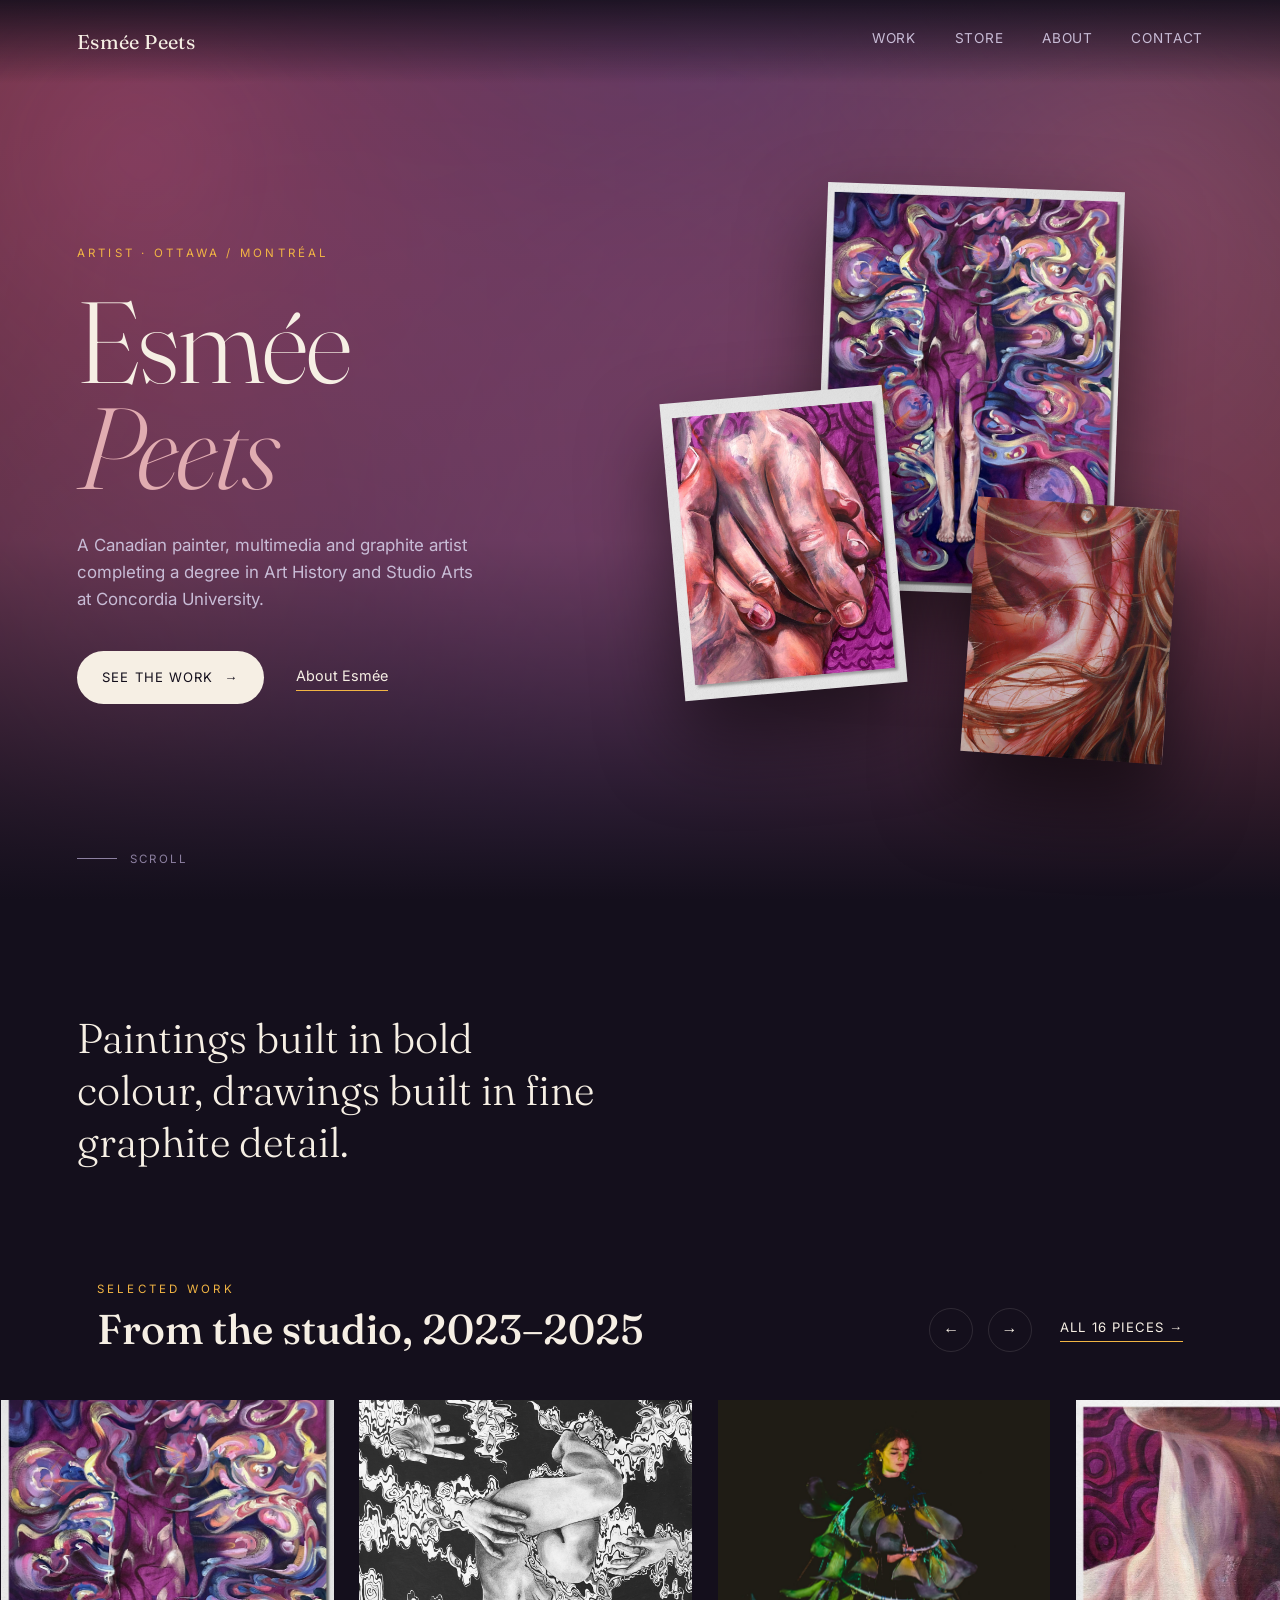
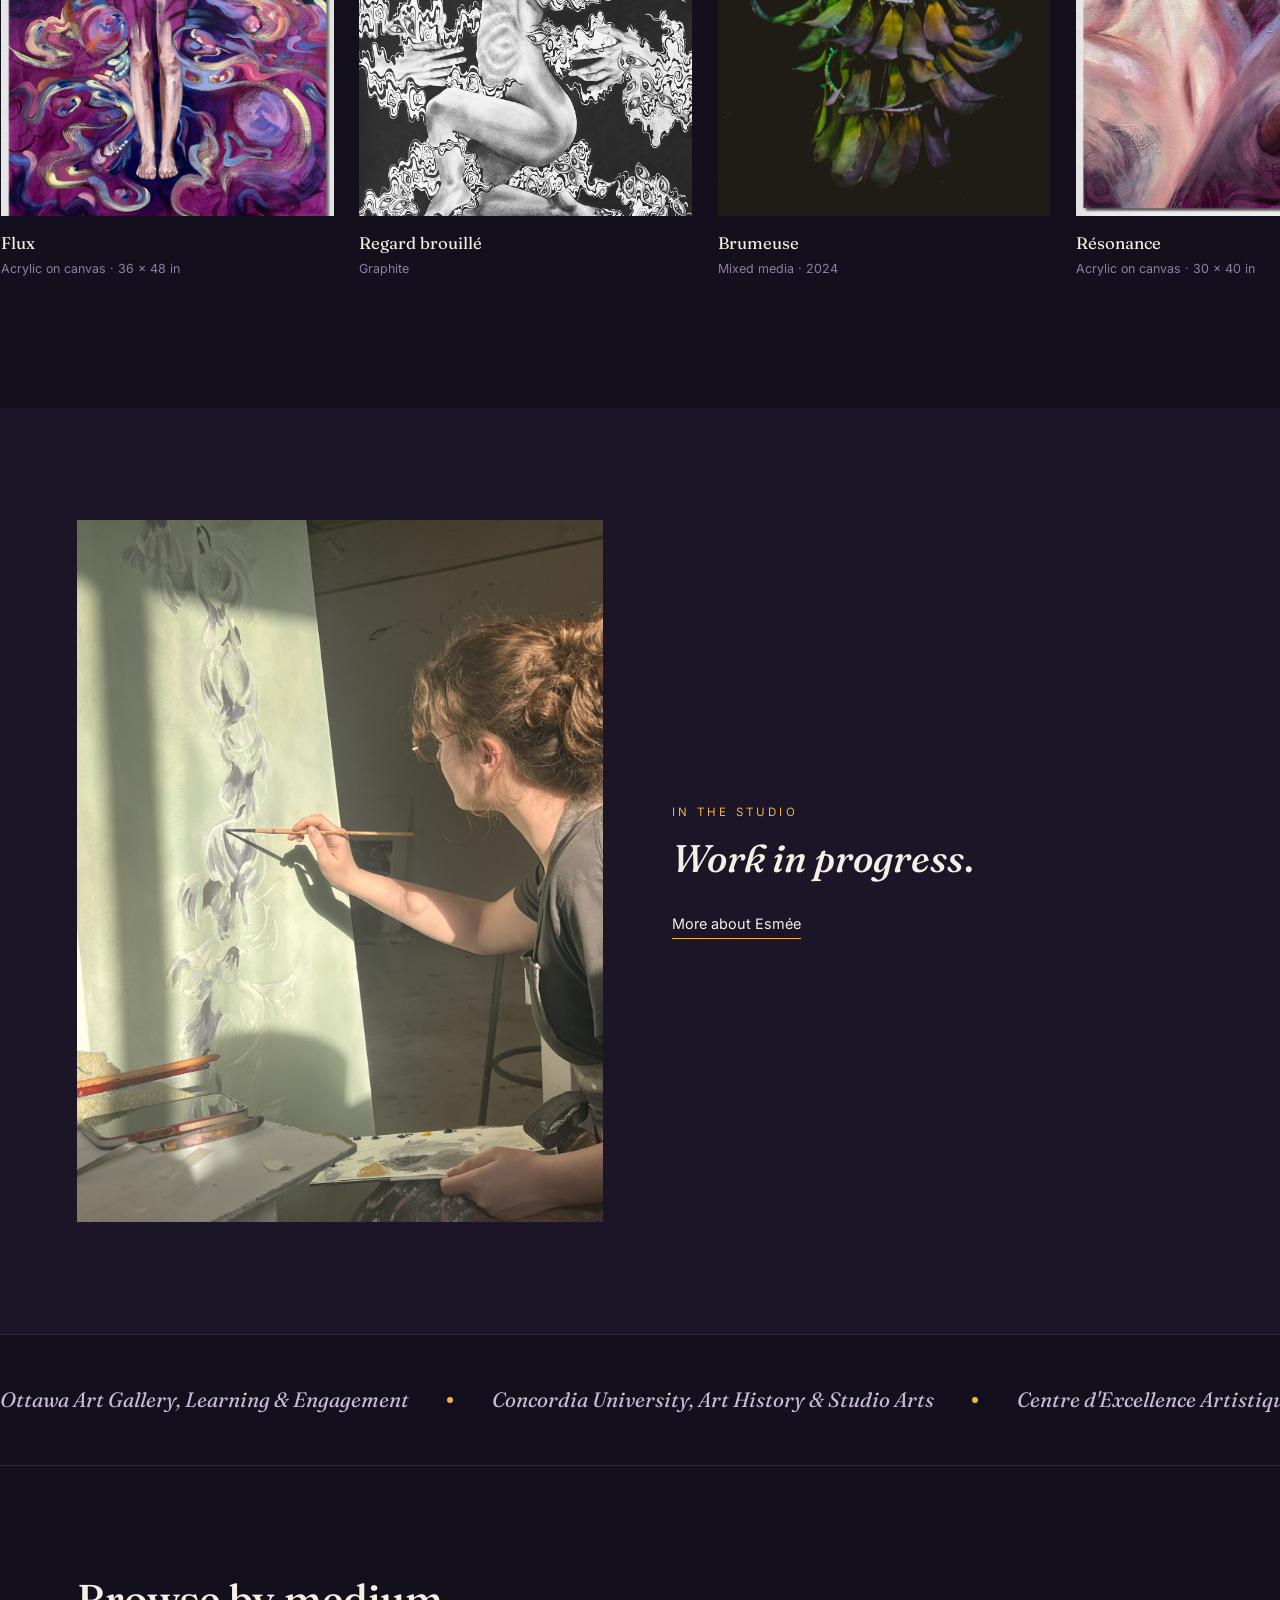
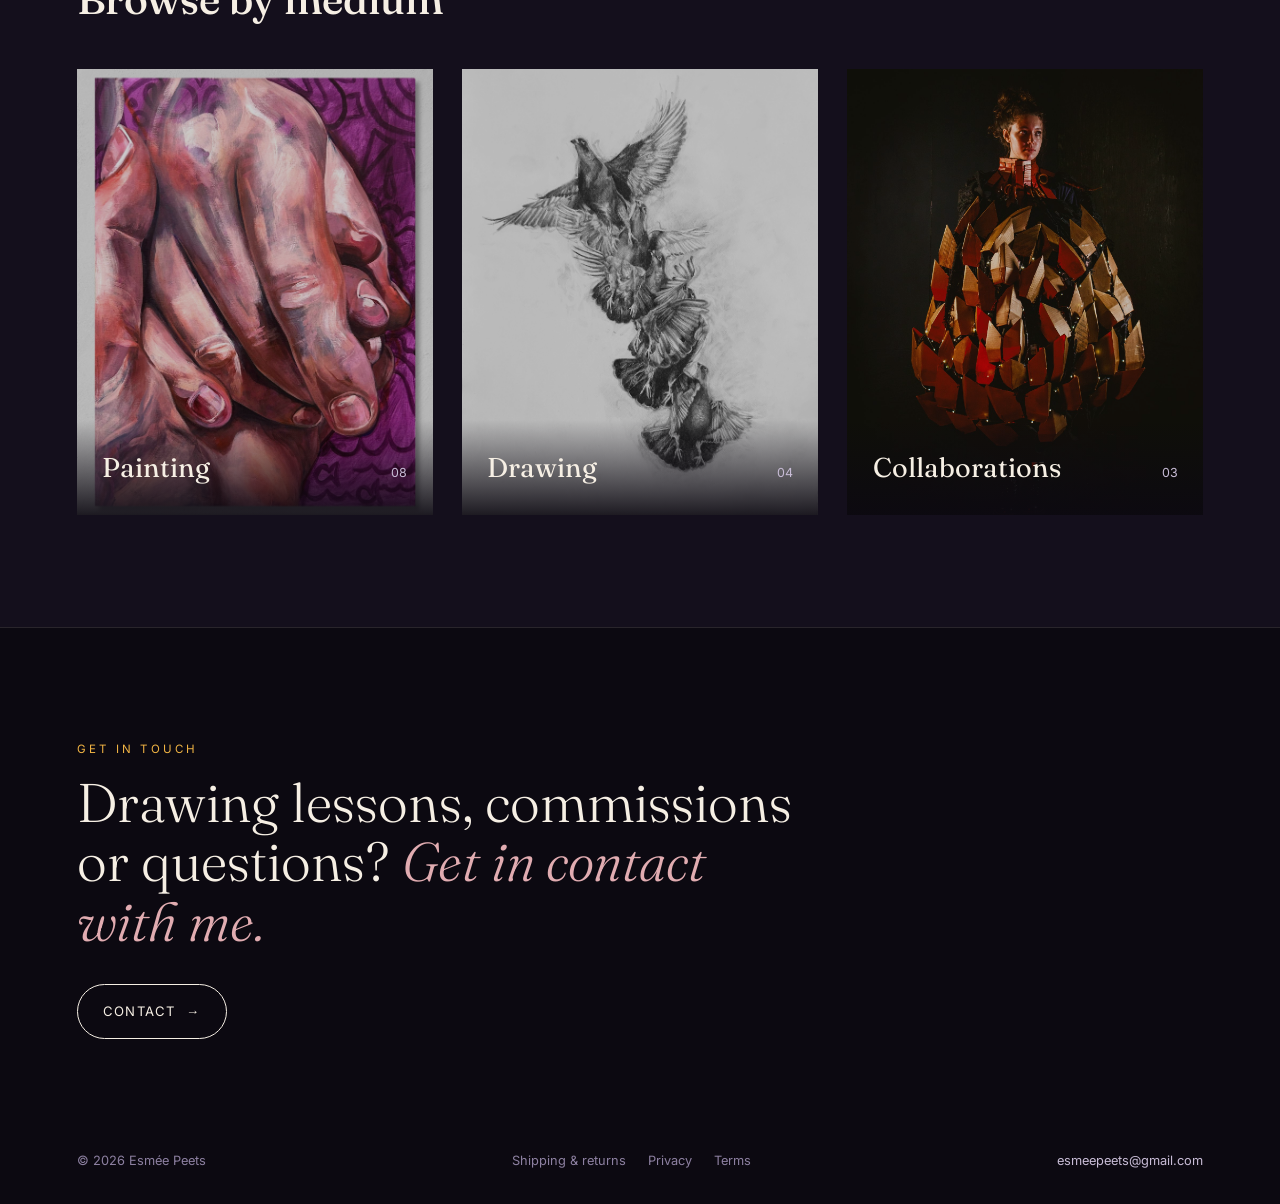
==== commit 49083d35: "Home: replace Asthenie animation with studio photo, titled Work in progress Co-Authored-By: Claude S" ====
--- a/index.html
+++ b/index.html
@@ -201,12 +201,11 @@
       <section style="padding:var(--section-y) var(--gutter); background:var(--bg-soft)">
         <div style="max-width:var(--max-w); margin:0 auto; display:grid; grid-template-columns:repeat(auto-fit, minmax(min(100%, 380px), 1fr)); gap:var(--split-gap); align-items:center">
           <div data-reveal="1" style="aspect-ratio:var(--ratio-portrait); overflow:hidden; background:var(--surface); max-height:78vh">
-            <video data-ref="video" src="/assets/asthenie-process.mp4" style="display:block; width:100%; height:100%; object-fit:cover"></video>
+            <img src="/assets/img/work-in-progress.jpg" alt="Esmée Peets painting a pale green canvas in her studio, in raking sunlight" loading="lazy" style="display:block; width:100%; height:100%; object-fit:cover; object-position:92% 50%">
           </div>
           <div data-reveal="1" data-delay=".1" style="max-width:44ch">
             <div style="font-size:var(--fs-eyebrow); letter-spacing:var(--tr-eyebrow); text-transform:uppercase; color:var(--gold)">In the studio</div>
-            <h2 style="margin:var(--space-sm) 0 0; font-family:var(--serif); font-weight:var(--fw-heading); font-size:var(--fs-split-h2); line-height:1.15"><em>Asthénie</em>.</h2>
-            <p style="margin:var(--space-lg) 0 0; color:var(--ink-dim); text-wrap:pretty">An animation made up of 17 individually drawn portraits.</p>
+            <h2 style="margin:var(--space-sm) 0 0; font-family:var(--serif); font-weight:var(--fw-heading); font-size:var(--fs-split-h2); line-height:1.15"><em>Work in progress</em>.</h2>
             <a href="/about/" data-go="about" data-cursor="Read" style="display:inline-block; margin-top:var(--space-xl); font-size:var(--fs-small); padding-bottom:3px; border-bottom:1px solid var(--gold)">More about Esmée</a>
           </div>
         </div>
@@ -306,6 +305,6 @@
   <div data-curtain style="position: fixed; inset: 0px; z-index: var(--z-curtain); pointer-events: none; display: flex;"><span style="flex: 1 1 0%; margin-right: -1px; background: linear-gradient(to right, #360167, #6B0772, #AF1281, #CF268A, #E65C9C, #FB8CAB) 0% 0 / 400% 100%; transform: scaleY(0); transform-origin: center bottom; transition: none;"></span><span style="flex: 1 1 0%; margin-right: -1px; background: linear-gradient(to right, #360167, #6B0772, #AF1281, #CF268A, #E65C9C, #FB8CAB) 33.333% 0 / 400% 100%; transform: scaleY(0); transform-origin: center bottom; transition: none;"></span><span style="flex: 1 1 0%; margin-right: -1px; background: linear-gradient(to right, #360167, #6B0772, #AF1281, #CF268A, #E65C9C, #FB8CAB) 66.667% 0 / 400% 100%; transform: scaleY(0); transform-origin: center bottom; transition: none;"></span><span style="flex: 1 1 0%; background: linear-gradient(to right, #360167, #6B0772, #AF1281, #CF268A, #E65C9C, #FB8CAB) 100% 0 / 400% 100%; transform: scaleY(0); transform-origin: center bottom; transition: none;"></span></div>
   
 </div></div></div>
-<script id="ep-data" type="application/json">{"works":[{"id":"flux","title":"Flux","cat":"painting","src":"/assets/img/flux.jpg","medium":"Acrylic on canvas","meta":"Acrylic on canvas · 36 x 48 in","dimsLine":"36 x 48 in","yearLine":"","noteLine":"Grade 12 series"},{"id":"jecoute","title":"J'écoute","cat":"painting","src":"/assets/img/jecoute.jpg","medium":"Acrylic on canvas","meta":"Acrylic on canvas · 16 x 20 in","dimsLine":"16 x 20 in","yearLine":"","noteLine":"Grade 12 series"},{"id":"regard-brouille","title":"Regard brouillé","cat":"drawing","src":"/assets/img/regard-brouille.jpg","medium":"Graphite","meta":"Graphite","dimsLine":"Dimensions to confirm","yearLine":"","noteLine":"Grade 10 studio work"},{"id":"etreinte","title":"Étreinte","cat":"painting","src":"/assets/img/etreinte.jpg","medium":"Acrylic on canvas","meta":"Acrylic on canvas · 30 x 40 in","dimsLine":"30 x 40 in","yearLine":"","noteLine":"Grade 12 series"},{"id":"brumeuse","title":"Brumeuse","cat":"collab","src":"/assets/img/brumeuse.jpg","medium":"Mixed media","meta":"Mixed media · 2024","dimsLine":"","yearLine":"2024","noteLine":"With Charlotte Burnett Vachon"},{"id":"pigeon","title":"Pigeon","cat":"drawing","src":"/assets/img/pigeon.jpg","medium":"Graphite","meta":"Graphite · 2025","dimsLine":"Dimensions to confirm","yearLine":"2025","noteLine":""},{"id":"resonance","title":"Résonance","cat":"painting","src":"/assets/img/resonance.jpg","medium":"Acrylic on canvas","meta":"Acrylic on canvas · 30 x 40 in","dimsLine":"30 x 40 in","yearLine":"","noteLine":"Grade 12 series"},{"id":"still-life","title":"Still Life","cat":"mixed","src":"/assets/img/still-life.jpg","medium":"Mixed media","meta":"Mixed media · 2025","dimsLine":"Dimensions to confirm","yearLine":"2025","noteLine":""},{"id":"la-vie-en-rose","title":"La vie en rose","cat":"painting","src":"/assets/img/la-vie-en-rose.jpg","medium":"Acrylic","meta":"Acrylic · 2023","dimsLine":"Dimensions to confirm","yearLine":"2023","noteLine":""},{"id":"inspiration","title":"Inspiration","cat":"painting","src":"/assets/img/inspiration.jpg","medium":"Acrylic on canvas","meta":"Acrylic on canvas · 30 x 40 in","dimsLine":"30 x 40 in","yearLine":"","noteLine":"Grade 12 series"},{"id":"gloutonne","title":"Gloutonne","cat":"collab","src":"/assets/img/gloutonne.jpg","medium":"Photography","meta":"Photography · 2024","dimsLine":"Dimensions to confirm","yearLine":"2024","noteLine":"With Claire Lacroix"},{"id":"portrait-decoupe","title":"Portrait découpé","cat":"drawing","src":"/assets/img/portrait-decoupe.jpg","medium":"Graphite","meta":"Graphite","dimsLine":"Dimensions to confirm","yearLine":"","noteLine":"Grade 9 studio work"},{"id":"epanouissement","title":"Épanouissement","cat":"painting","src":"/assets/img/epanouissement.jpg","medium":"Acrylic on canvas","meta":"Acrylic on canvas · 16 x 24 in · 2025","dimsLine":"16 x 24 in","yearLine":"2025","noteLine":""},{"id":"smokin-cocotte","title":"Smokin' Cocotte","cat":"collab","src":"/assets/img/smokin-cocotte.jpg","medium":"Mixed media","meta":"Mixed media · 2023","dimsLine":"","yearLine":"2023","noteLine":"With Charlotte Burnett Vachon"},{"id":"grand-papa","title":"Grand-papa","cat":"painting","src":"/assets/img/grand-papa.jpg","medium":"Acrylic on canvas","meta":"Acrylic on canvas","dimsLine":"Dimensions to confirm","yearLine":"","noteLine":"Grade 10 studio work"},{"id":"chien-etude","title":"Untitled (Dog Study)","cat":"drawing","src":"/assets/img/chien-etude.jpg","medium":"Graphite","meta":"Graphite","dimsLine":"Dimensions to confirm","yearLine":"","noteLine":""}],"prices":{"flux":null,"jecoute":null,"regard-brouille":null,"etreinte":null,"pigeon":null,"still-life":null,"la-vie-en-rose":null,"inspiration":null,"grand-papa":null,"chien-etude":null},"status":{"flux":"available","jecoute":"sold","regard-brouille":"available","etreinte":"sold","pigeon":"sold","still-life":"sold","la-vie-en-rose":"sold","inspiration":"available","grand-papa":"sold","chien-etude":"sold"},"storeCats":["all","painting","drawing"],"storeViews":["forsale","sold"],"cats":["all","painting","drawing","collab","mixed"],"reasons":["Commission","Drawing lessons","Purchase inquiry","Something else"]}</script>
+<script id="ep-data" type="application/json">{"works":[{"id":"flux","title":"Flux","cat":"painting","src":"/assets/img/flux.jpg","medium":"Acrylic on canvas","meta":"Acrylic on canvas · 36 x 48 in","dimsLine":"36 x 48 in","yearLine":"","noteLine":"Grade 12 series"},{"id":"jecoute","title":"J'écoute","cat":"painting","src":"/assets/img/jecoute.jpg","medium":"Acrylic on canvas","meta":"Acrylic on canvas · 16 x 20 in","dimsLine":"16 x 20 in","yearLine":"","noteLine":"Grade 12 series"},{"id":"regard-brouille","title":"Regard brouillé","cat":"drawing","src":"/assets/img/regard-brouille.jpg","medium":"Graphite","meta":"Graphite","dimsLine":"Dimensions to confirm","yearLine":"","noteLine":"Grade 10 studio work"},{"id":"etreinte","title":"Étreinte","cat":"painting","src":"/assets/img/etreinte.jpg","medium":"Acrylic on canvas","meta":"Acrylic on canvas · 30 x 40 in","dimsLine":"30 x 40 in","yearLine":"","noteLine":"Grade 12 series"},{"id":"brumeuse","title":"Brumeuse","cat":"collab","src":"/assets/img/brumeuse.jpg","medium":"Mixed media","meta":"Mixed media · 2024","dimsLine":"","yearLine":"2024","noteLine":"With Charlotte Burnett Vachon"},{"id":"pigeon","title":"Pigeon","cat":"drawing","src":"/assets/img/pigeon.jpg","medium":"Graphite","meta":"Graphite · 2025","dimsLine":"Dimensions to confirm","yearLine":"2025","noteLine":""},{"id":"resonance","title":"Résonance","cat":"painting","src":"/assets/img/resonance.jpg","medium":"Acrylic on canvas","meta":"Acrylic on canvas · 30 x 40 in","dimsLine":"30 x 40 in","yearLine":"","noteLine":"Grade 12 series"},{"id":"still-life","title":"Still Life","cat":"mixed","src":"/assets/img/still-life.jpg","medium":"Mixed media","meta":"Mixed media · 2025","dimsLine":"Dimensions to confirm","yearLine":"2025","noteLine":""},{"id":"la-vie-en-rose","title":"La vie en rose","cat":"painting","src":"/assets/img/la-vie-en-rose.jpg","medium":"Acrylic","meta":"Acrylic · 2023","dimsLine":"Dimensions to confirm","yearLine":"2023","noteLine":""},{"id":"inspiration","title":"Inspiration","cat":"painting","src":"/assets/img/inspiration.jpg","medium":"Acrylic on canvas","meta":"Acrylic on canvas · 30 x 40 in","dimsLine":"30 x 40 in","yearLine":"","noteLine":"Grade 12 series"},{"id":"gloutonne","title":"Gloutonne","cat":"collab","src":"/assets/img/gloutonne.jpg","medium":"Photography","meta":"Photography · 2024","dimsLine":"Dimensions to confirm","yearLine":"2024","noteLine":"With Claire Lacroix"},{"id":"portrait-decoupe","title":"Portrait découpé","cat":"drawing","src":"/assets/img/portrait-decoupe.jpg","medium":"Graphite","meta":"Graphite","dimsLine":"Dimensions to confirm","yearLine":"","noteLine":"Grade 9 studio work"},{"id":"epanouissement","title":"Épanouissement","cat":"painting","src":"/assets/img/epanouissement.jpg","medium":"Acrylic on canvas","meta":"Acrylic on canvas · 16 x 24 in · 2025","dimsLine":"16 x 24 in","yearLine":"2025","noteLine":""},{"id":"smokin-cocotte","title":"Smokin' Cocotte","cat":"collab","src":"/assets/img/smokin-cocotte.jpg","medium":"Mixed media","meta":"Mixed media · 2023","dimsLine":"","yearLine":"2023","noteLine":"With Charlotte Burnett Vachon"},{"id":"grand-papa","title":"Grand-papa","cat":"painting","src":"/assets/img/grand-papa.jpg","medium":"Acrylic on canvas","meta":"Acrylic on canvas","dimsLine":"Dimensions to confirm","yearLine":"","noteLine":"Grade 10 studio work"},{"id":"chien-etude","title":"Untitled (Dog Study)","cat":"drawing","src":"/assets/img/chien-etude.jpg","medium":"Graphite","meta":"Graphite","dimsLine":"Dimensions to confirm","yearLine":"","noteLine":""}],"prices":{"flux":600,"jecoute":null,"regard-brouille":250,"etreinte":null,"pigeon":null,"still-life":null,"la-vie-en-rose":null,"inspiration":500,"grand-papa":null,"chien-etude":null},"status":{"flux":"available","jecoute":"sold","regard-brouille":"available","etreinte":"sold","pigeon":"sold","still-life":"sold","la-vie-en-rose":"sold","inspiration":"available","grand-papa":"sold","chien-etude":"sold"},"storeCats":["all","painting","drawing"],"storeViews":["forsale","sold"],"cats":["all","painting","drawing","collab","mixed"],"reasons":["Commission","Drawing lessons","Purchase inquiry","Something else"]}</script>
 </body>
 </html>
--- a/assets/site.css
+++ b/assets/site.css
@@ -308,6 +308,12 @@
 .ep-prose li{margin-top:.5rem}
 .ep-prose a{color:var(--ink);border-bottom:1px solid var(--gold)}
 .ep-draft{margin-top:var(--space-xl);padding:.9rem 1.1rem;border:1px dashed var(--gold);border-radius:var(--radius-sm);font-size:var(--fs-small);color:var(--ink-dim);line-height:1.5}
+.ep-table-wrap{margin-top:var(--space-lg);overflow-x:auto}
+.ep-table{width:100%;border-collapse:collapse;font-size:var(--fs-small);min-width:420px}
+.ep-table th,.ep-table td{padding:.8rem .9rem;border-bottom:1px solid var(--line);text-align:right;font-weight:var(--fw-regular);color:var(--ink)}
+.ep-table th:first-child{text-align:left}
+.ep-table thead th{font-size:var(--fs-eyebrow);letter-spacing:var(--tr-eyebrow);text-transform:uppercase;color:var(--ink-faint)}
+.ep-table small{display:block;margin-top:.2rem;font-size:var(--fs-meta);color:var(--ink-faint)}
 .ep-foot-links{display:flex;flex-wrap:wrap;gap:.4rem 1.4rem}
 .ep-foot-links a{color:var(--ink-faint)}
 .ep-foot-links a:hover{color:var(--gold)}
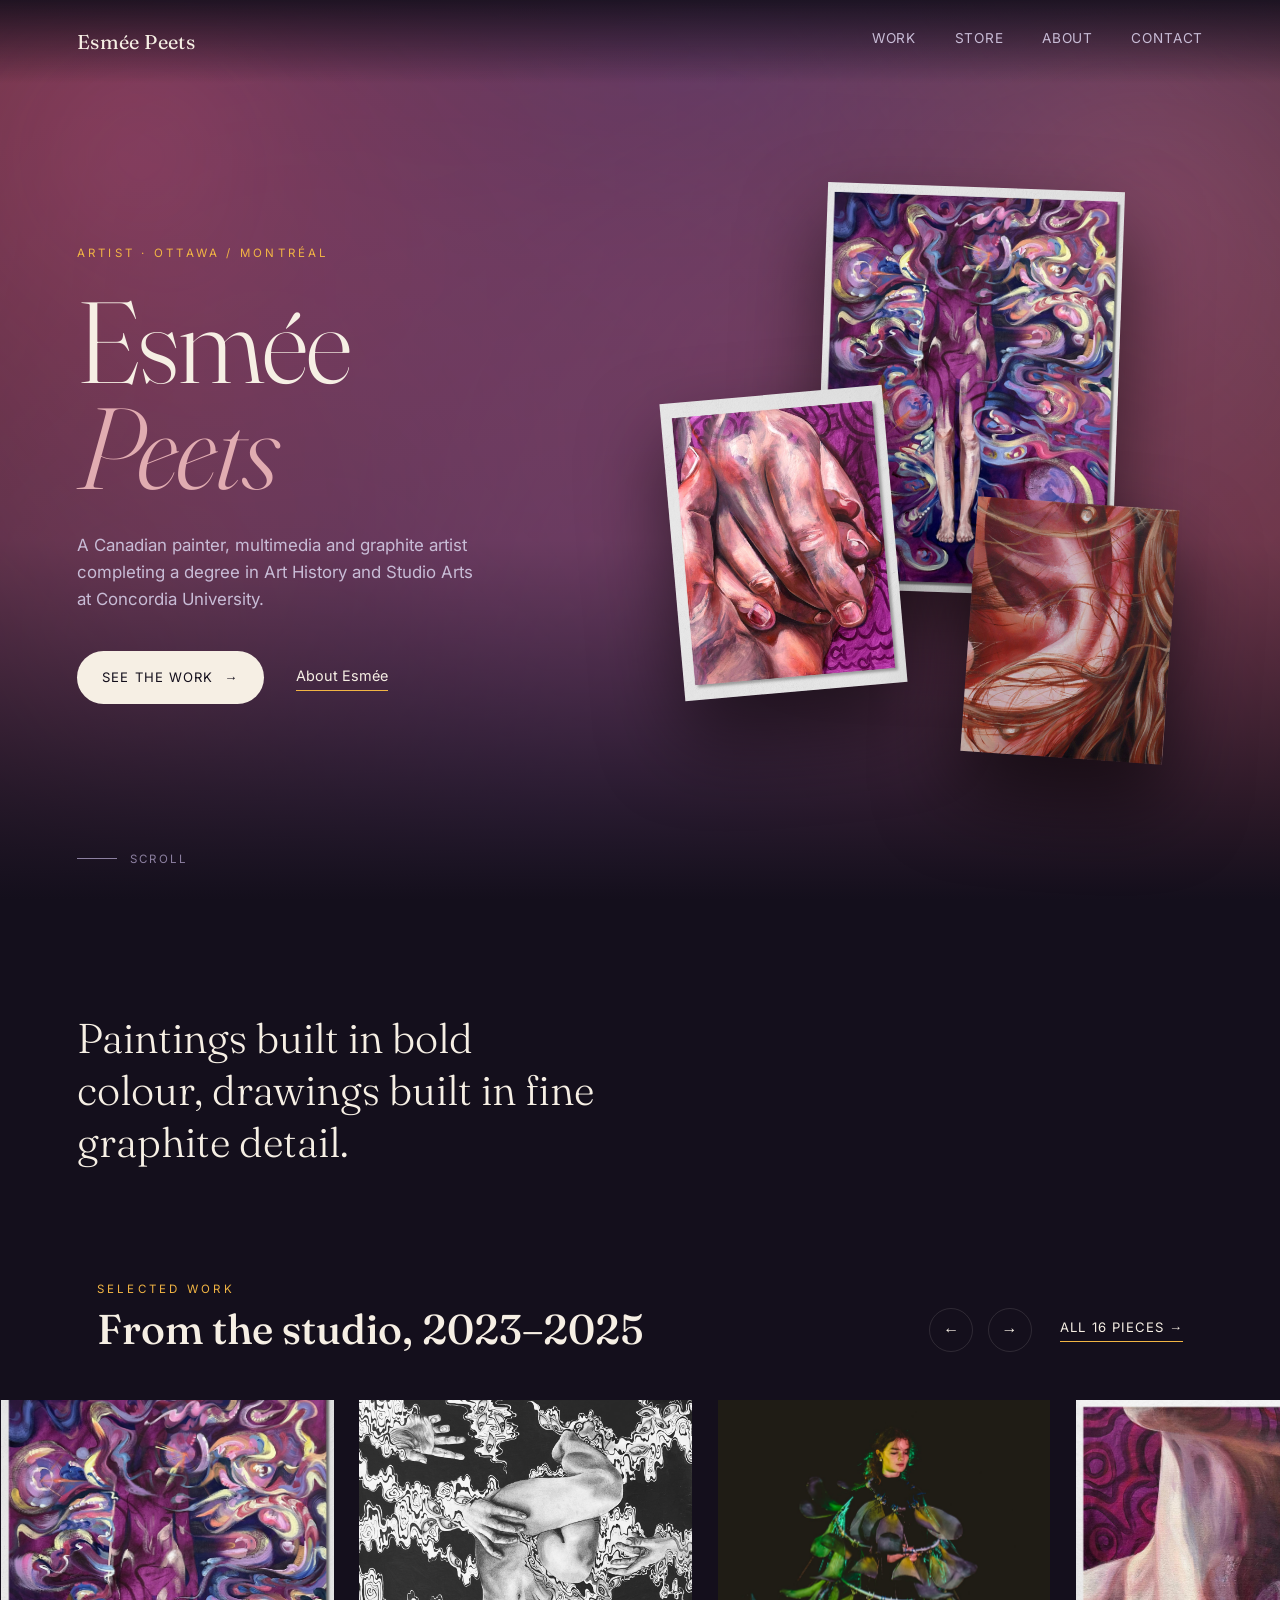
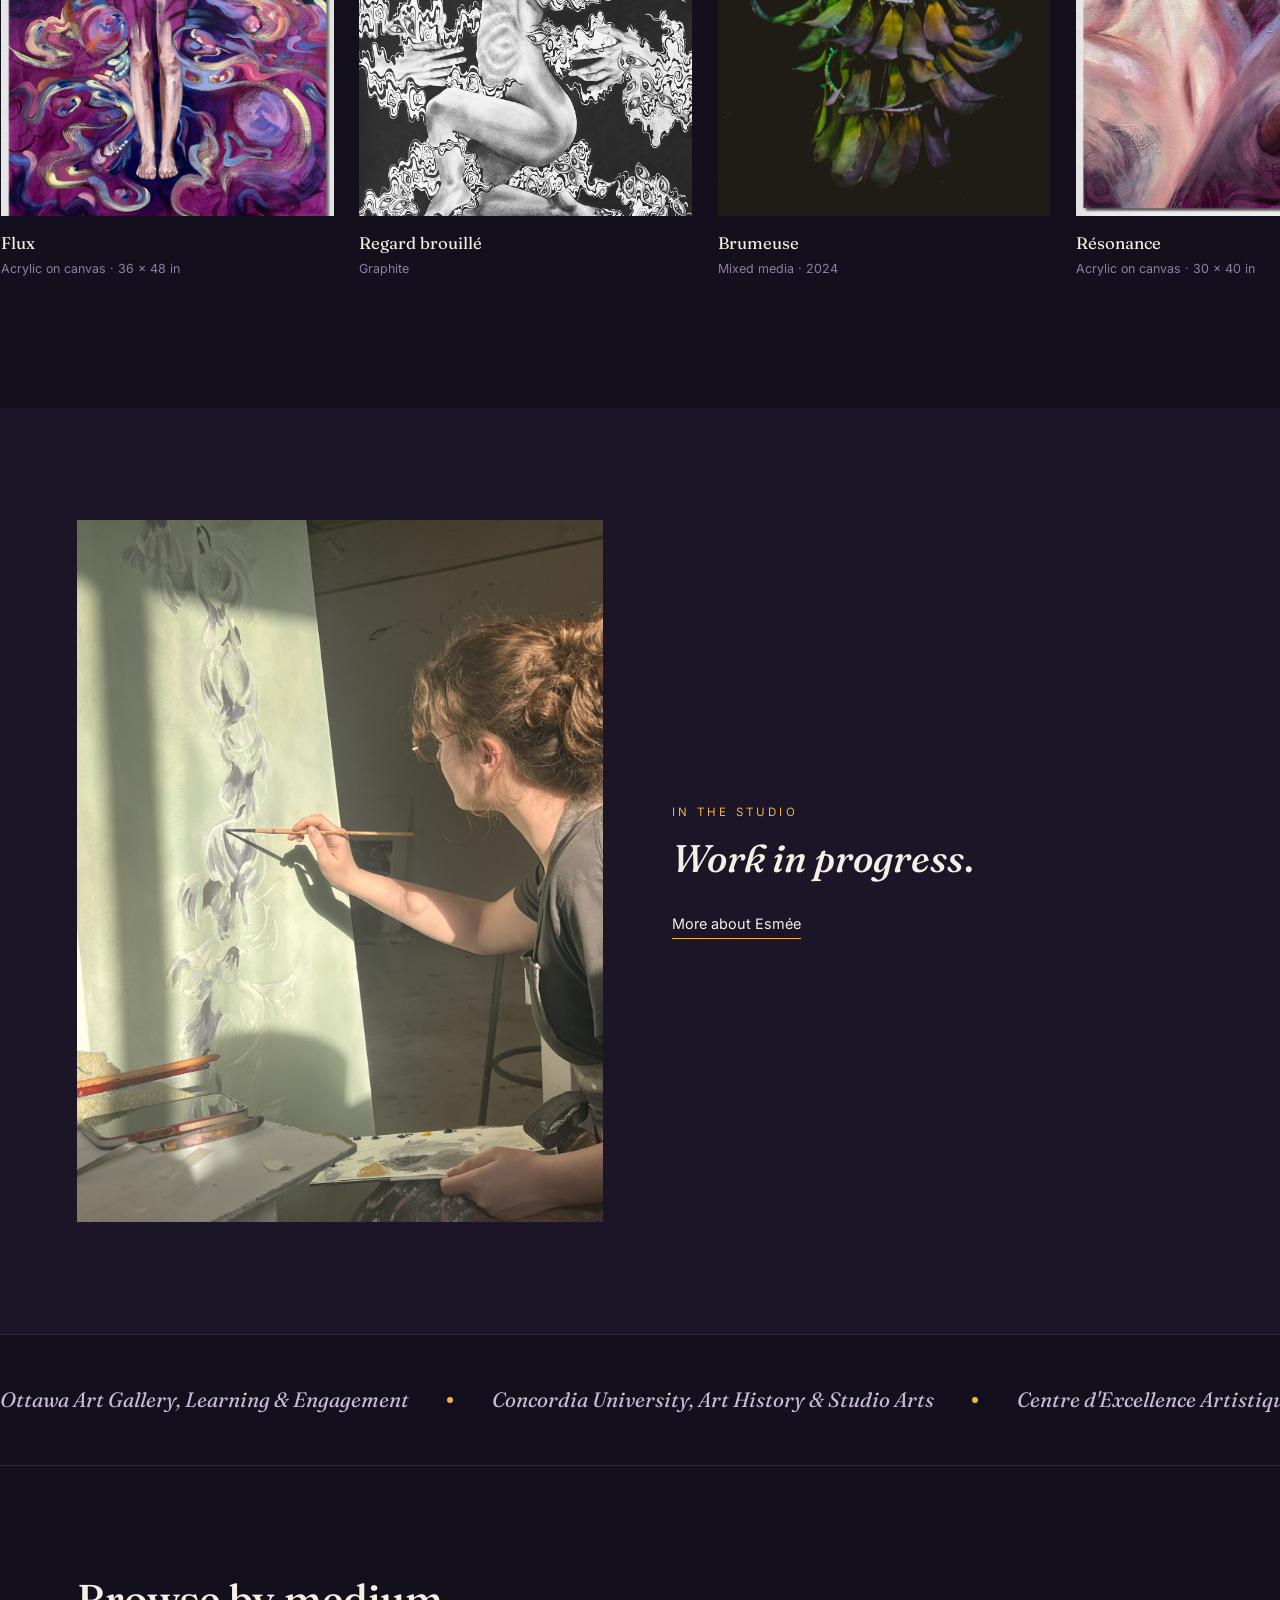
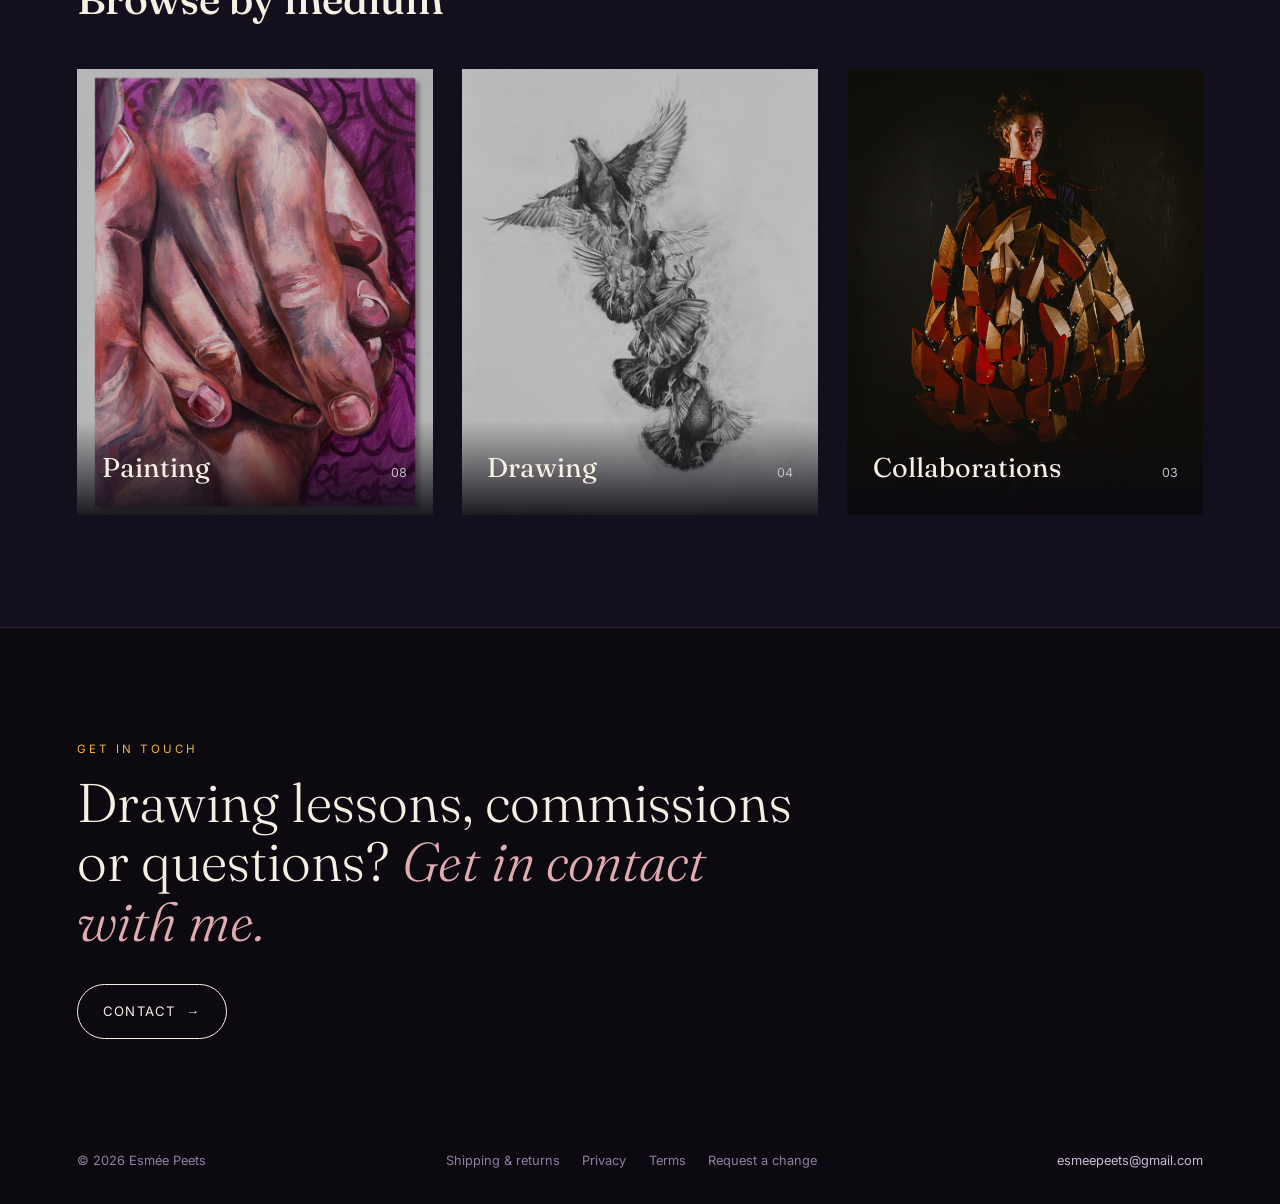
==== commit ee0413ec: "Add Request a change link to the footer Co-Authored-By: Claude Opus 5.5 <noreply@anthropic.com>" ====
--- a/index.html
+++ b/index.html
@@ -270,7 +270,7 @@
         </div>
       
       <div style="display:flex; flex-wrap:wrap; justify-content:space-between; gap:var(--space-md); font-size:var(--fs-footer); color:var(--ink-faint)">
-        <span>© 2026 Esmée Peets</span><span class="ep-foot-links"><a href="/shipping-returns/" data-go="shipping">Shipping &amp; returns</a><a href="/privacy/" data-go="privacy">Privacy</a><a href="/terms/" data-go="terms">Terms</a></span>
+        <span>© 2026 Esmée Peets</span><span class="ep-foot-links"><a href="/shipping-returns/" data-go="shipping">Shipping &amp; returns</a><a href="/privacy/" data-go="privacy">Privacy</a><a href="/terms/" data-go="terms">Terms</a><a class="ep-foot-req" href="https://www.matthewmenardmusic.com/alterations" target="_blank" rel="noopener">Request a change</a></span>
         <a href="mailto:esmeepeets@gmail.com" style="color:var(--ink-dim)">esmeepeets@gmail.com</a>
       </div>
     </div>
@@ -305,6 +305,6 @@
   <div data-curtain style="position: fixed; inset: 0px; z-index: var(--z-curtain); pointer-events: none; display: flex;"><span style="flex: 1 1 0%; margin-right: -1px; background: linear-gradient(to right, #360167, #6B0772, #AF1281, #CF268A, #E65C9C, #FB8CAB) 0% 0 / 400% 100%; transform: scaleY(0); transform-origin: center bottom; transition: none;"></span><span style="flex: 1 1 0%; margin-right: -1px; background: linear-gradient(to right, #360167, #6B0772, #AF1281, #CF268A, #E65C9C, #FB8CAB) 33.333% 0 / 400% 100%; transform: scaleY(0); transform-origin: center bottom; transition: none;"></span><span style="flex: 1 1 0%; margin-right: -1px; background: linear-gradient(to right, #360167, #6B0772, #AF1281, #CF268A, #E65C9C, #FB8CAB) 66.667% 0 / 400% 100%; transform: scaleY(0); transform-origin: center bottom; transition: none;"></span><span style="flex: 1 1 0%; background: linear-gradient(to right, #360167, #6B0772, #AF1281, #CF268A, #E65C9C, #FB8CAB) 100% 0 / 400% 100%; transform: scaleY(0); transform-origin: center bottom; transition: none;"></span></div>
   
 </div></div></div>
-<script id="ep-data" type="application/json">{"works":[{"id":"flux","title":"Flux","cat":"painting","src":"/assets/img/flux.jpg","medium":"Acrylic on canvas","meta":"Acrylic on canvas · 36 x 48 in","dimsLine":"36 x 48 in","yearLine":"","noteLine":"Grade 12 series"},{"id":"jecoute","title":"J'écoute","cat":"painting","src":"/assets/img/jecoute.jpg","medium":"Acrylic on canvas","meta":"Acrylic on canvas · 16 x 20 in","dimsLine":"16 x 20 in","yearLine":"","noteLine":"Grade 12 series"},{"id":"regard-brouille","title":"Regard brouillé","cat":"drawing","src":"/assets/img/regard-brouille.jpg","medium":"Graphite","meta":"Graphite","dimsLine":"Dimensions to confirm","yearLine":"","noteLine":"Grade 10 studio work"},{"id":"etreinte","title":"Étreinte","cat":"painting","src":"/assets/img/etreinte.jpg","medium":"Acrylic on canvas","meta":"Acrylic on canvas · 30 x 40 in","dimsLine":"30 x 40 in","yearLine":"","noteLine":"Grade 12 series"},{"id":"brumeuse","title":"Brumeuse","cat":"collab","src":"/assets/img/brumeuse.jpg","medium":"Mixed media","meta":"Mixed media · 2024","dimsLine":"","yearLine":"2024","noteLine":"With Charlotte Burnett Vachon"},{"id":"pigeon","title":"Pigeon","cat":"drawing","src":"/assets/img/pigeon.jpg","medium":"Graphite","meta":"Graphite · 2025","dimsLine":"Dimensions to confirm","yearLine":"2025","noteLine":""},{"id":"resonance","title":"Résonance","cat":"painting","src":"/assets/img/resonance.jpg","medium":"Acrylic on canvas","meta":"Acrylic on canvas · 30 x 40 in","dimsLine":"30 x 40 in","yearLine":"","noteLine":"Grade 12 series"},{"id":"still-life","title":"Still Life","cat":"mixed","src":"/assets/img/still-life.jpg","medium":"Mixed media","meta":"Mixed media · 2025","dimsLine":"Dimensions to confirm","yearLine":"2025","noteLine":""},{"id":"la-vie-en-rose","title":"La vie en rose","cat":"painting","src":"/assets/img/la-vie-en-rose.jpg","medium":"Acrylic","meta":"Acrylic · 2023","dimsLine":"Dimensions to confirm","yearLine":"2023","noteLine":""},{"id":"inspiration","title":"Inspiration","cat":"painting","src":"/assets/img/inspiration.jpg","medium":"Acrylic on canvas","meta":"Acrylic on canvas · 30 x 40 in","dimsLine":"30 x 40 in","yearLine":"","noteLine":"Grade 12 series"},{"id":"gloutonne","title":"Gloutonne","cat":"collab","src":"/assets/img/gloutonne.jpg","medium":"Photography","meta":"Photography · 2024","dimsLine":"Dimensions to confirm","yearLine":"2024","noteLine":"With Claire Lacroix"},{"id":"portrait-decoupe","title":"Portrait découpé","cat":"drawing","src":"/assets/img/portrait-decoupe.jpg","medium":"Graphite","meta":"Graphite","dimsLine":"Dimensions to confirm","yearLine":"","noteLine":"Grade 9 studio work"},{"id":"epanouissement","title":"Épanouissement","cat":"painting","src":"/assets/img/epanouissement.jpg","medium":"Acrylic on canvas","meta":"Acrylic on canvas · 16 x 24 in · 2025","dimsLine":"16 x 24 in","yearLine":"2025","noteLine":""},{"id":"smokin-cocotte","title":"Smokin' Cocotte","cat":"collab","src":"/assets/img/smokin-cocotte.jpg","medium":"Mixed media","meta":"Mixed media · 2023","dimsLine":"","yearLine":"2023","noteLine":"With Charlotte Burnett Vachon"},{"id":"grand-papa","title":"Grand-papa","cat":"painting","src":"/assets/img/grand-papa.jpg","medium":"Acrylic on canvas","meta":"Acrylic on canvas","dimsLine":"Dimensions to confirm","yearLine":"","noteLine":"Grade 10 studio work"},{"id":"chien-etude","title":"Untitled (Dog Study)","cat":"drawing","src":"/assets/img/chien-etude.jpg","medium":"Graphite","meta":"Graphite","dimsLine":"Dimensions to confirm","yearLine":"","noteLine":""}],"prices":{"flux":600,"jecoute":null,"regard-brouille":250,"etreinte":null,"pigeon":null,"still-life":null,"la-vie-en-rose":null,"inspiration":500,"grand-papa":null,"chien-etude":null},"status":{"flux":"available","jecoute":"sold","regard-brouille":"available","etreinte":"sold","pigeon":"sold","still-life":"sold","la-vie-en-rose":"sold","inspiration":"available","grand-papa":"sold","chien-etude":"sold"},"storeCats":["all","painting","drawing"],"storeViews":["forsale","sold"],"cats":["all","painting","drawing","collab","mixed"],"reasons":["Commission","Drawing lessons","Purchase inquiry","Something else"]}</script>
+<script id="ep-data" type="application/json">{"works":[{"id":"flux","title":"Flux","cat":"painting","src":"/assets/img/flux.jpg","medium":"Acrylic on canvas","meta":"Acrylic on canvas · 36 x 48 in","dimsLine":"36 x 48 in","yearLine":"","noteLine":"Grade 12 series"},{"id":"jecoute","title":"J'écoute","cat":"painting","src":"/assets/img/jecoute.jpg","medium":"Acrylic on canvas","meta":"Acrylic on canvas · 16 x 20 in","dimsLine":"16 x 20 in","yearLine":"","noteLine":"Grade 12 series"},{"id":"regard-brouille","title":"Regard brouillé","cat":"drawing","src":"/assets/img/regard-brouille.jpg","medium":"Graphite","meta":"Graphite","dimsLine":"Dimensions to confirm","yearLine":"","noteLine":"Grade 10 studio work"},{"id":"etreinte","title":"Étreinte","cat":"painting","src":"/assets/img/etreinte.jpg","medium":"Acrylic on canvas","meta":"Acrylic on canvas · 30 x 40 in","dimsLine":"30 x 40 in","yearLine":"","noteLine":"Grade 12 series"},{"id":"brumeuse","title":"Brumeuse","cat":"collab","src":"/assets/img/brumeuse.jpg","medium":"Mixed media","meta":"Mixed media · 2024","dimsLine":"","yearLine":"2024","noteLine":"With Charlotte Burnett Vachon"},{"id":"pigeon","title":"Pigeon","cat":"drawing","src":"/assets/img/pigeon.jpg","medium":"Graphite","meta":"Graphite · 2025","dimsLine":"Dimensions to confirm","yearLine":"2025","noteLine":""},{"id":"resonance","title":"Résonance","cat":"painting","src":"/assets/img/resonance.jpg","medium":"Acrylic on canvas","meta":"Acrylic on canvas · 30 x 40 in","dimsLine":"30 x 40 in","yearLine":"","noteLine":"Grade 12 series"},{"id":"still-life","title":"Still Life","cat":"mixed","src":"/assets/img/still-life.jpg","medium":"Mixed media","meta":"Mixed media · 2025","dimsLine":"Dimensions to confirm","yearLine":"2025","noteLine":""},{"id":"la-vie-en-rose","title":"La vie en rose","cat":"painting","src":"/assets/img/la-vie-en-rose.jpg","medium":"Acrylic","meta":"Acrylic · 2023","dimsLine":"Dimensions to confirm","yearLine":"2023","noteLine":""},{"id":"inspiration","title":"Inspiration","cat":"painting","src":"/assets/img/inspiration.jpg","medium":"Acrylic on canvas","meta":"Acrylic on canvas · 30 x 40 in","dimsLine":"30 x 40 in","yearLine":"","noteLine":"Grade 12 series"},{"id":"gloutonne","title":"Gloutonne","cat":"collab","src":"/assets/img/gloutonne.jpg","medium":"Photography","meta":"Photography · 2024","dimsLine":"Dimensions to confirm","yearLine":"2024","noteLine":"With Claire Lacroix"},{"id":"portrait-decoupe","title":"Portrait découpé","cat":"drawing","src":"/assets/img/portrait-decoupe.jpg","medium":"Graphite","meta":"Graphite","dimsLine":"Dimensions to confirm","yearLine":"","noteLine":"Grade 9 studio work"},{"id":"epanouissement","title":"Épanouissement","cat":"painting","src":"/assets/img/epanouissement.jpg","medium":"Acrylic on canvas","meta":"Acrylic on canvas · 16 x 24 in · 2025","dimsLine":"16 x 24 in","yearLine":"2025","noteLine":""},{"id":"smokin-cocotte","title":"Smokin' Cocotte","cat":"collab","src":"/assets/img/smokin-cocotte.jpg","medium":"Mixed media","meta":"Mixed media · 2023","dimsLine":"","yearLine":"2023","noteLine":"With Charlotte Burnett Vachon"},{"id":"grand-papa","title":"Grand-papa","cat":"painting","src":"/assets/img/grand-papa.jpg","medium":"Acrylic on canvas","meta":"Acrylic on canvas","dimsLine":"Dimensions to confirm","yearLine":"","noteLine":"Grade 10 studio work"},{"id":"chien-etude","title":"Untitled (Dog Study)","cat":"drawing","src":"/assets/img/chien-etude.jpg","medium":"Graphite","meta":"Graphite","dimsLine":"Dimensions to confirm","yearLine":"","noteLine":""}],"prices":{"flux":600,"jecoute":null,"regard-brouille":250,"etreinte":null,"pigeon":null,"still-life":null,"la-vie-en-rose":null,"inspiration":500,"grand-papa":null,"chien-etude":null},"status":{"flux":"sold","jecoute":"sold","regard-brouille":"available","etreinte":"sold","pigeon":"sold","still-life":"sold","la-vie-en-rose":"sold","inspiration":"available","grand-papa":"sold","chien-etude":"sold"},"storeCats":["all","painting","drawing"],"storeViews":["forsale","sold"],"cats":["all","painting","drawing","collab","mixed"],"reasons":["Commission","Drawing lessons","Purchase inquiry","Something else"]}</script>
 </body>
 </html>
--- a/assets/site.css
+++ b/assets/site.css
@@ -317,4 +317,6 @@
 .ep-foot-links{display:flex;flex-wrap:wrap;gap:.4rem 1.4rem}
 .ep-foot-links a{color:var(--ink-faint)}
 .ep-foot-links a:hover{color:var(--gold)}
-
+.ep-foot-req{padding:.15rem 0;margin:-.15rem 0}
+.ep-foot-req:focus-visible{outline:2px solid var(--gold);outline-offset:2px}
+
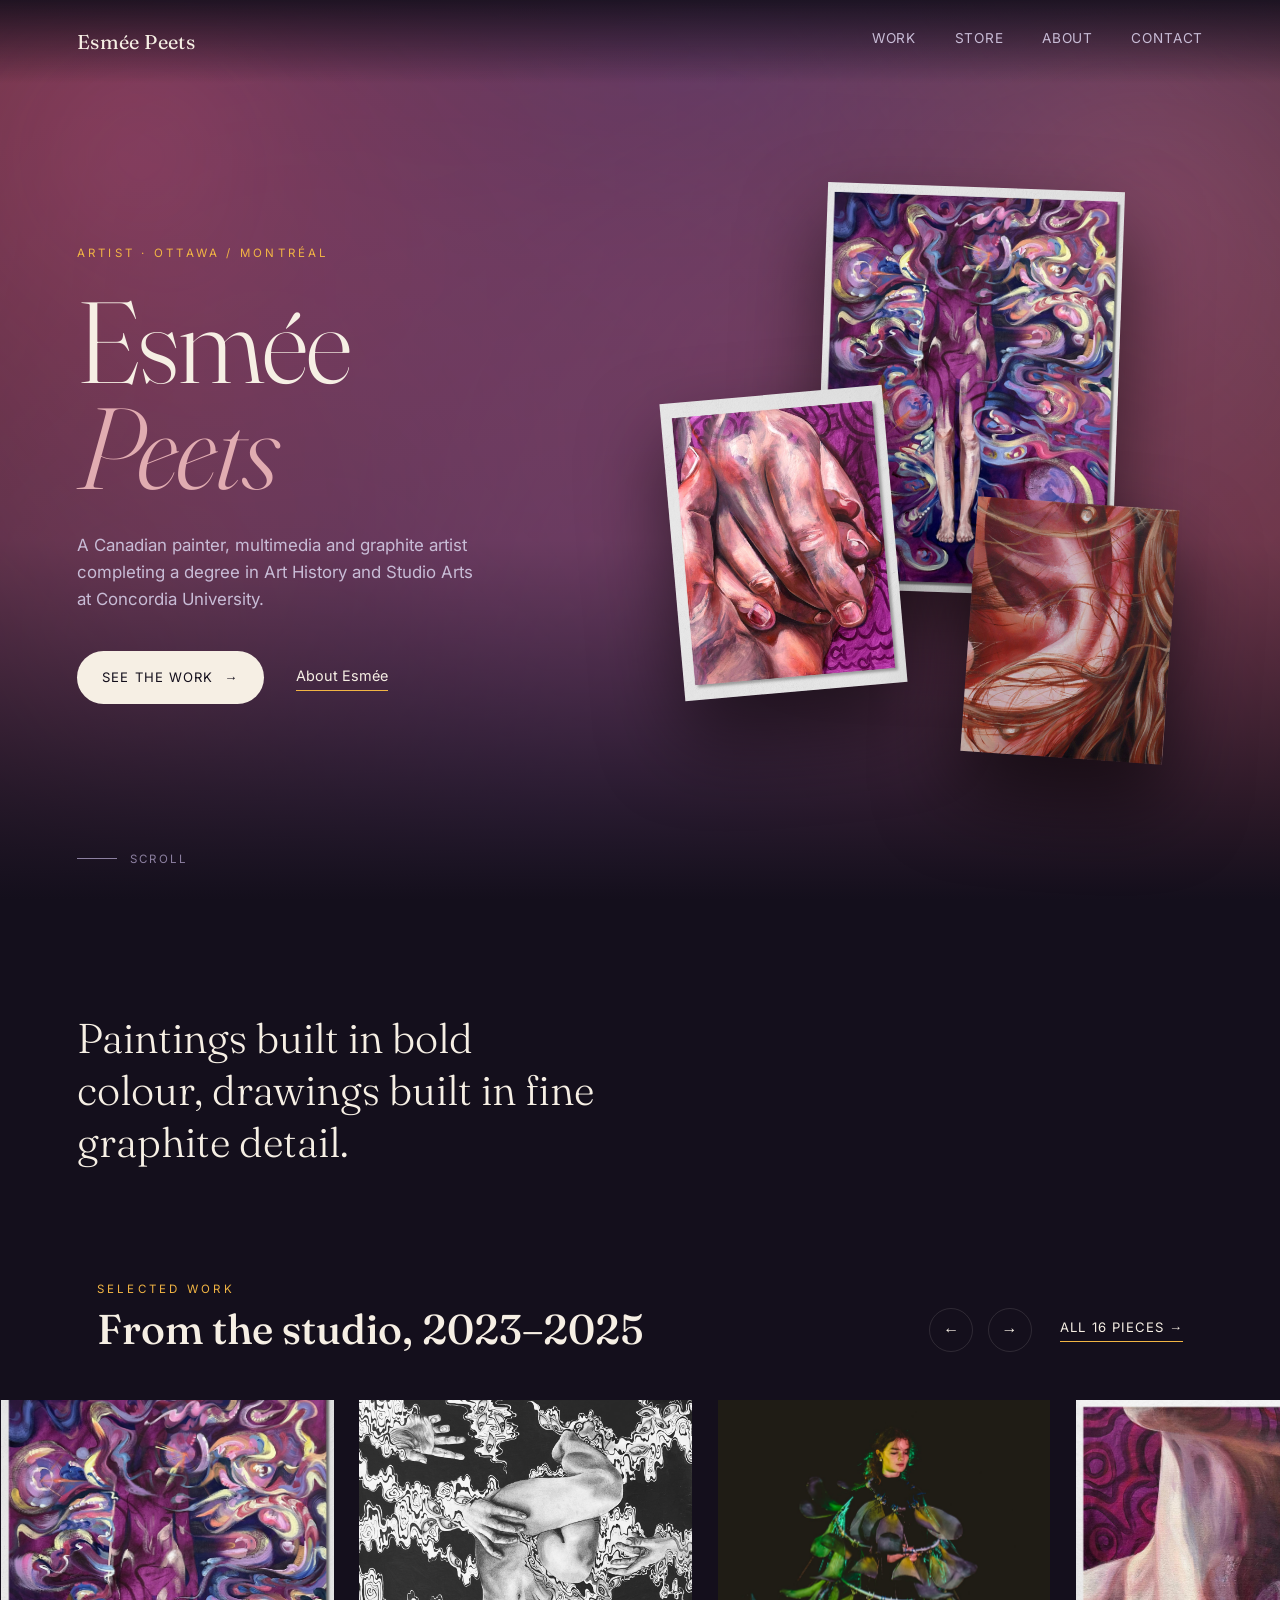
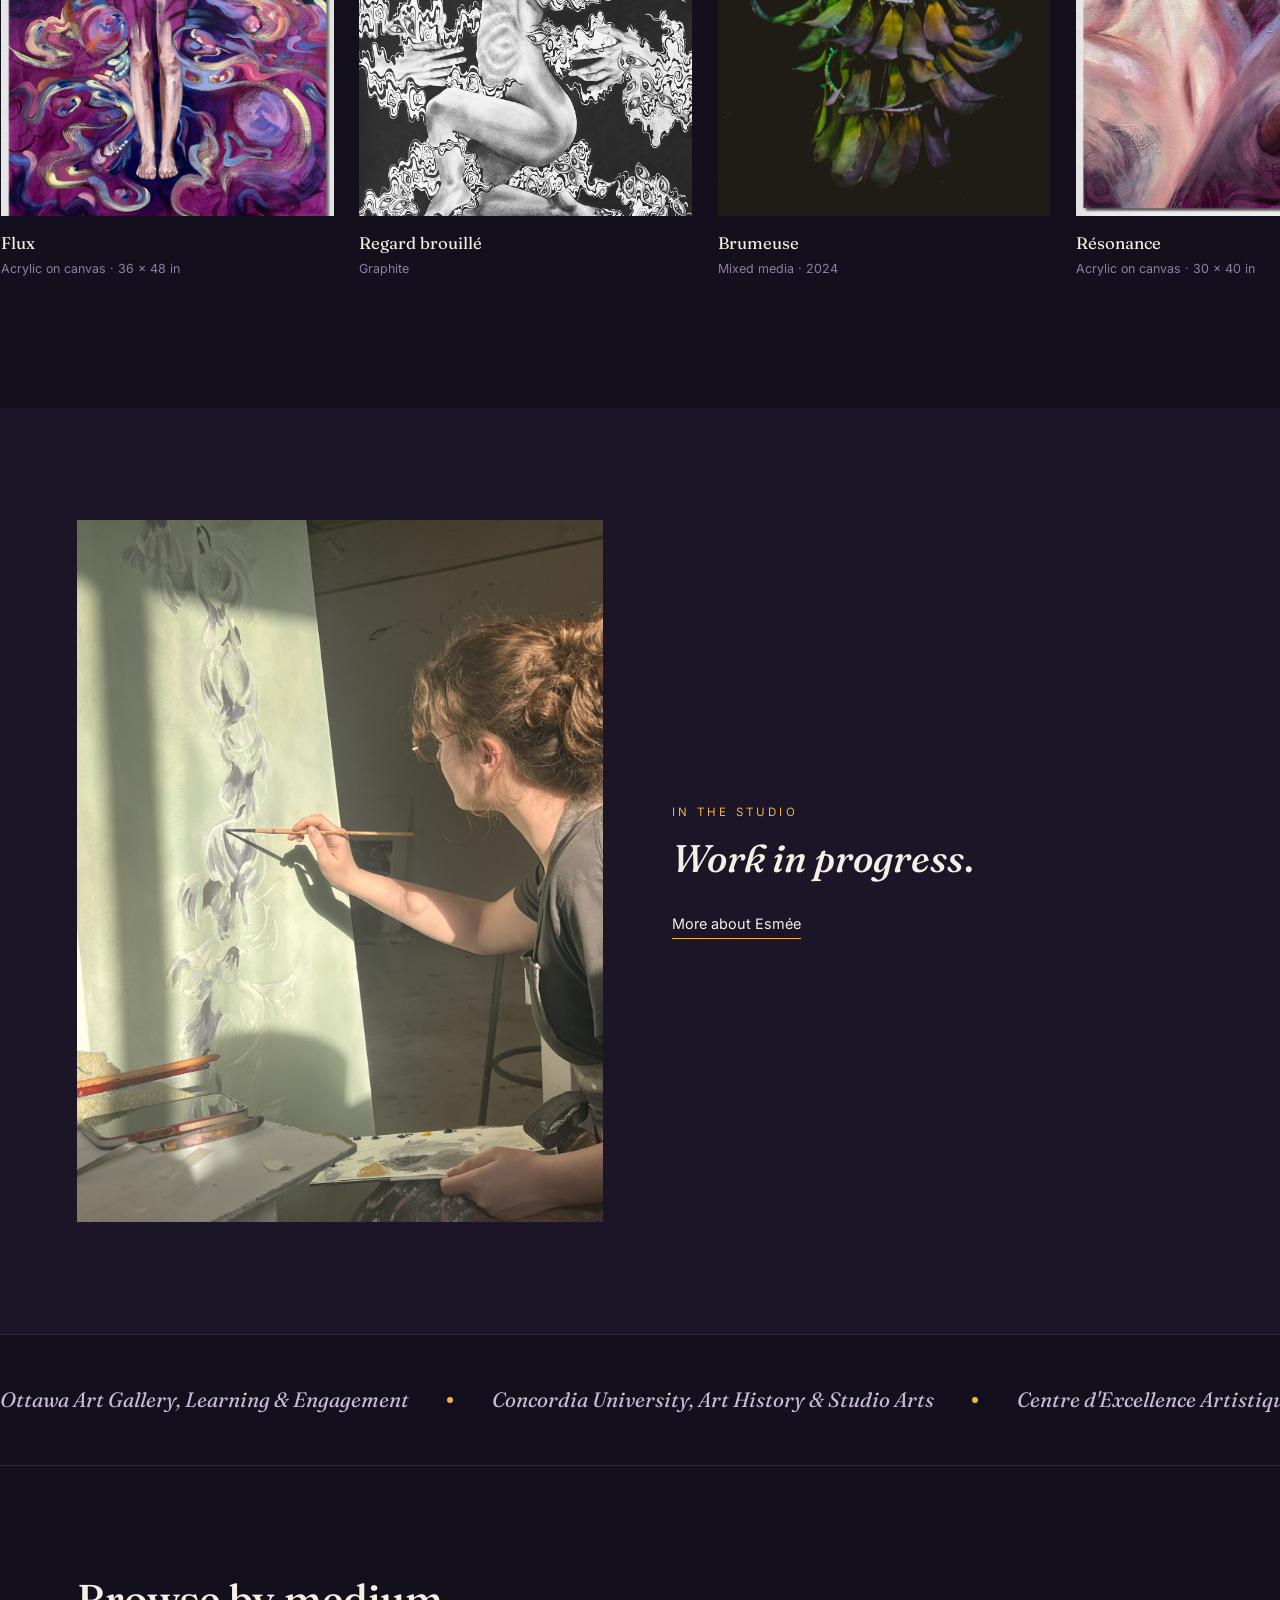
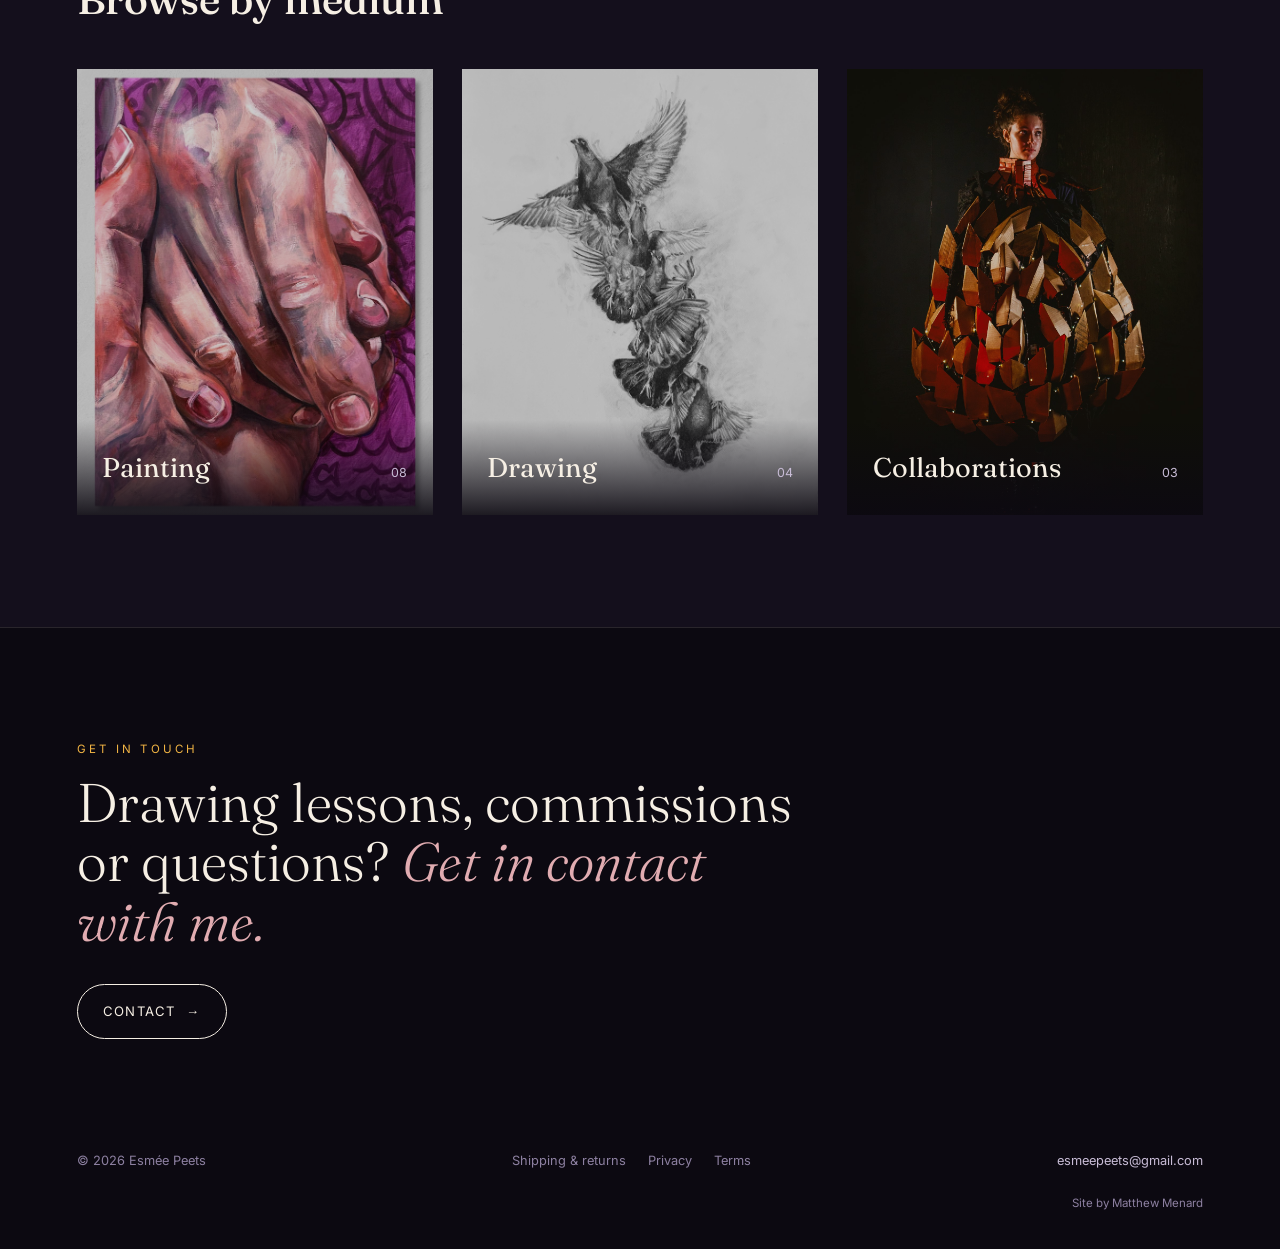
==== commit b244e469: "Footer: replace Request a change link with a subtle site credit "Site by Matthew Menard" on its own " ====
--- a/index.html
+++ b/index.html
@@ -270,9 +270,10 @@
         </div>
       
       <div style="display:flex; flex-wrap:wrap; justify-content:space-between; gap:var(--space-md); font-size:var(--fs-footer); color:var(--ink-faint)">
-        <span>© 2026 Esmée Peets</span><span class="ep-foot-links"><a href="/shipping-returns/" data-go="shipping">Shipping &amp; returns</a><a href="/privacy/" data-go="privacy">Privacy</a><a href="/terms/" data-go="terms">Terms</a><a class="ep-foot-req" href="https://www.matthewmenardmusic.com/alterations" target="_blank" rel="noopener">Request a change</a></span>
+        <span>© 2026 Esmée Peets</span><span class="ep-foot-links"><a href="/shipping-returns/" data-go="shipping">Shipping &amp; returns</a><a href="/privacy/" data-go="privacy">Privacy</a><a href="/terms/" data-go="terms">Terms</a></span>
         <a href="mailto:esmeepeets@gmail.com" style="color:var(--ink-dim)">esmeepeets@gmail.com</a>
       </div>
+      <p class="ep-credit"><a href="https://www.matthewmenardmusic.com/alterations" target="_blank" rel="noopener">Site by Matthew Menard</a></p>
     </div>
   </footer>
 
--- a/assets/site.css
+++ b/assets/site.css
@@ -317,6 +317,9 @@
 .ep-foot-links{display:flex;flex-wrap:wrap;gap:.4rem 1.4rem}
 .ep-foot-links a{color:var(--ink-faint)}
 .ep-foot-links a:hover{color:var(--gold)}
-.ep-foot-req{padding:.15rem 0;margin:-.15rem 0}
-.ep-foot-req:focus-visible{outline:2px solid var(--gold);outline-offset:2px}
-
+.ep-credit{margin:var(--space-md) 0 0;font-size:var(--fs-eyebrow);text-align:right}
+.ep-credit a{display:inline-block;padding:.3rem 0;color:var(--ink-faint);transition:color var(--dur-hover) var(--ease)}
+.ep-credit a:hover{color:var(--ink-dim)}
+.ep-credit a:focus-visible{outline:2px solid var(--gold);outline-offset:2px}
+@media (max-width:520px){.ep-credit{text-align:left}}
+
